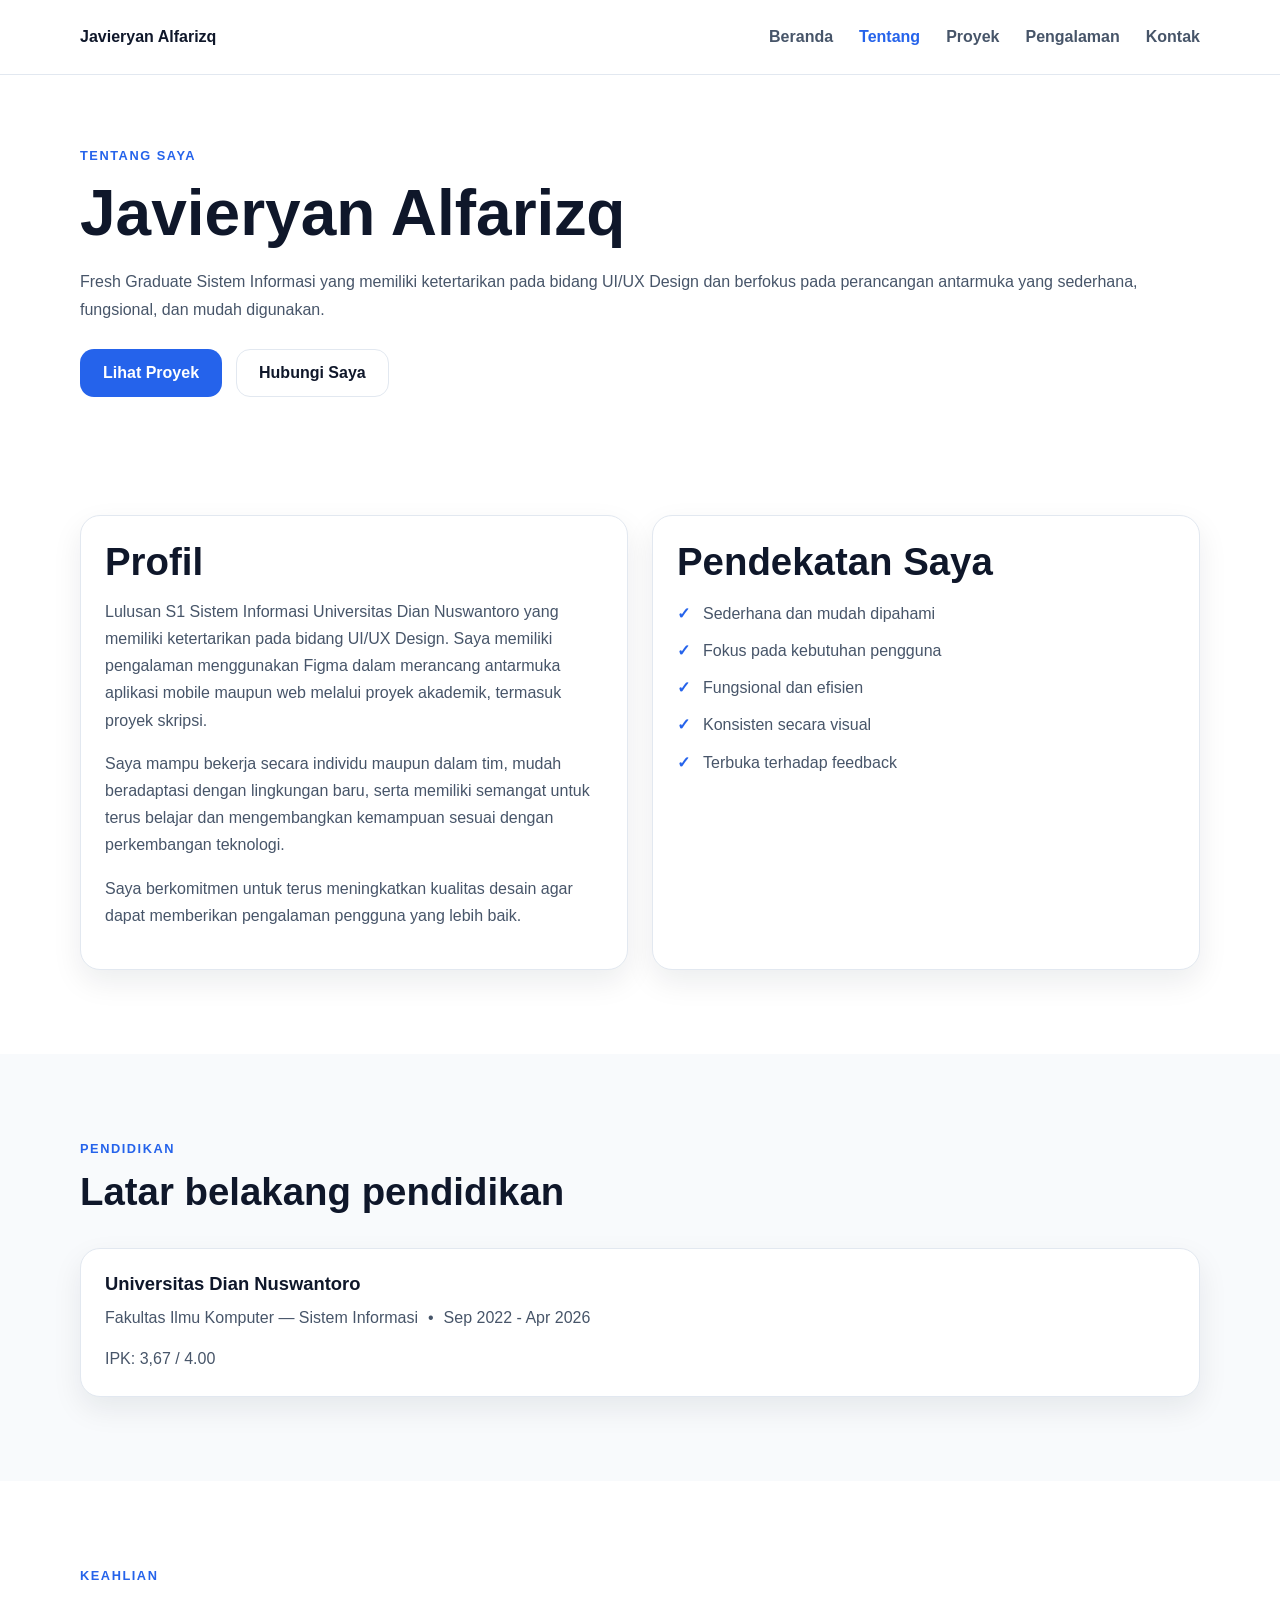
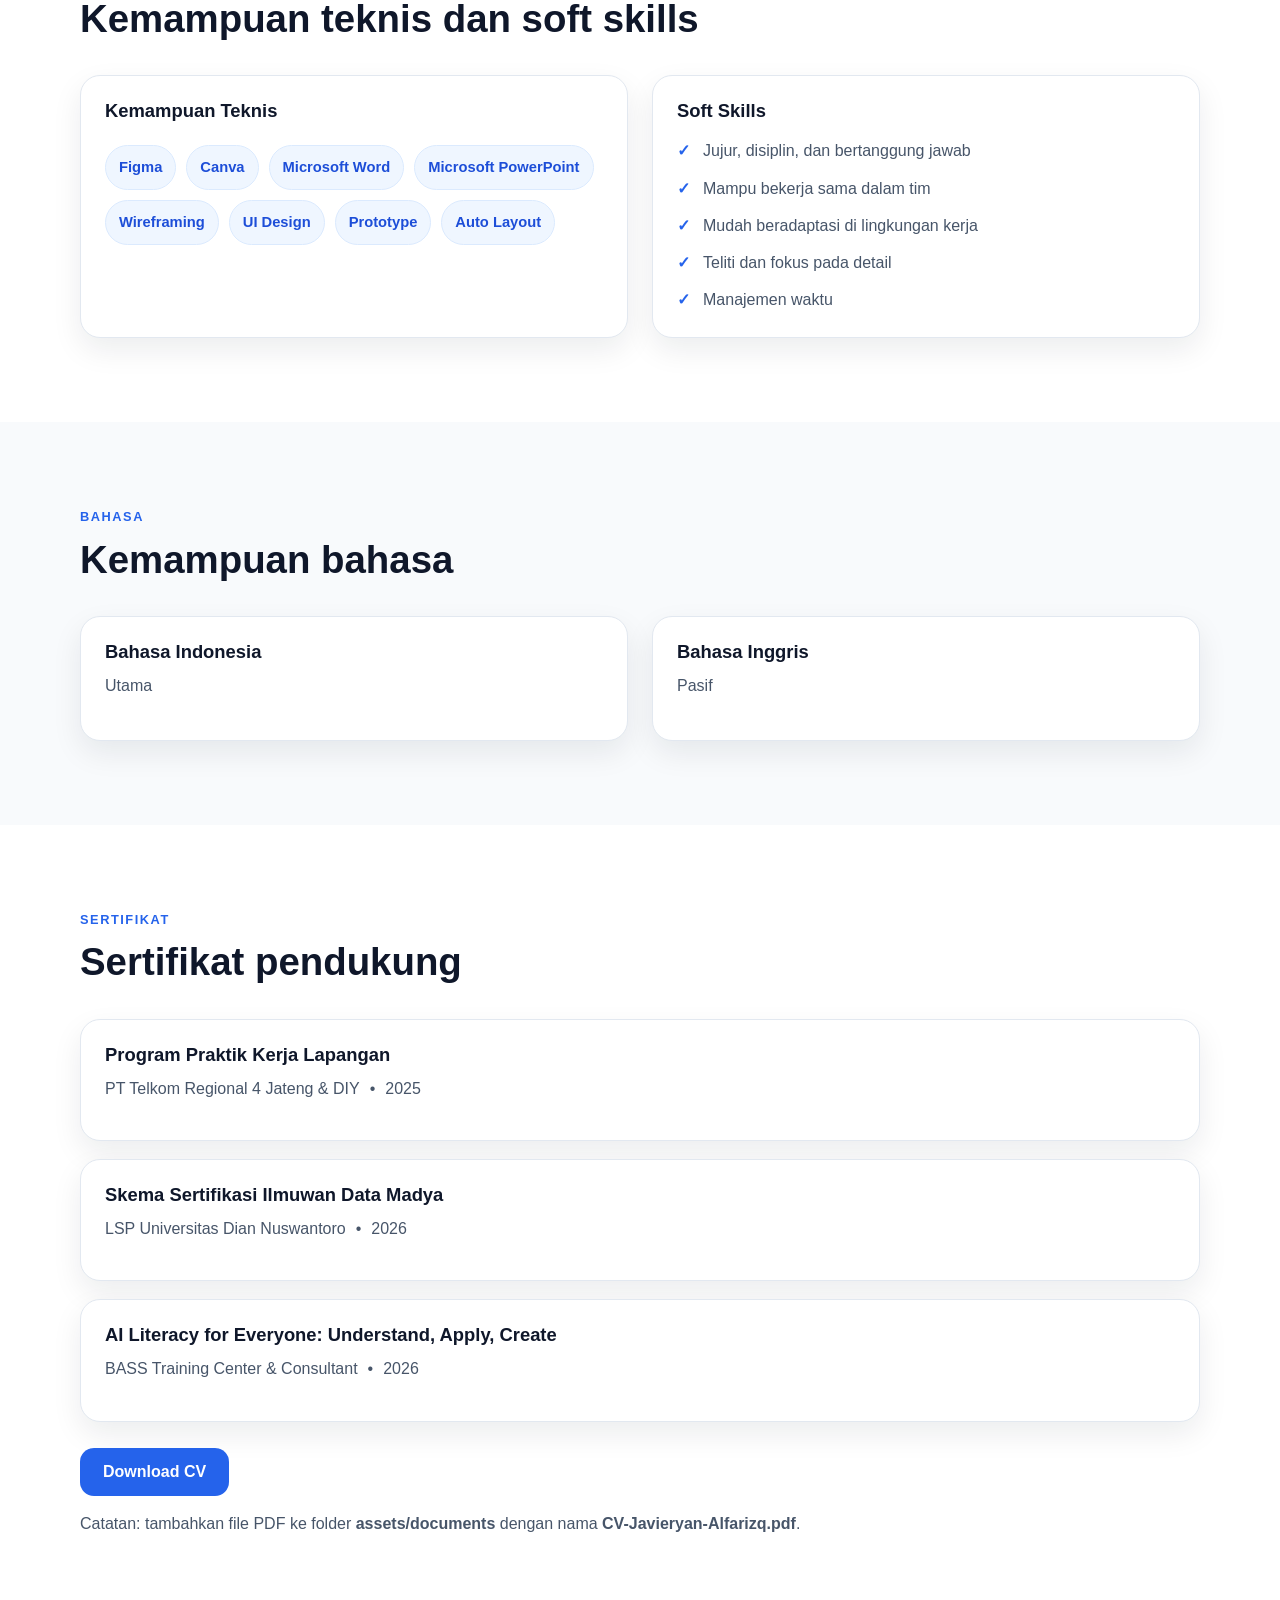
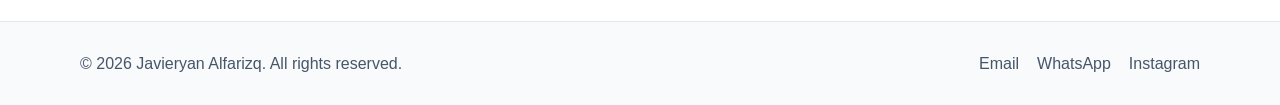
==== about.html @ 16094258 "first commit" ====
<!DOCTYPE html>
<html lang="id">
<head>
  <meta charset="UTF-8" />
  <meta name="viewport" content="width=device-width, initial-scale=1.0" />

  <title>Tentang Saya — Javieryan Alfarizq</title>

  <meta
    name="description"
    content="Tentang Javieryan Alfarizq, Fresh Graduate Sistem Informasi yang berfokus pada UI/UX Design."
  />

  <link rel="icon" href="favicon.svg" type="image/svg+xml" />
  <link rel="stylesheet" href="css/style.css" />
  <script src="js/main.js" defer></script>
</head>
<body>

  <!-- Header -->
  <header class="header">
    <div class="container nav">
      <a class="brand" href="index.html">Javieryan Alfarizq</a>

      <button
        id="menu-toggle"
        class="menu-toggle"
        aria-label="Buka menu"
        aria-expanded="false"
      >
        ☰
      </button>

      <nav aria-label="Navigasi utama">
        <ul id="nav-links" class="nav-links">
          <li><a class="nav-link" href="index.html">Beranda</a></li>
          <li><a class="nav-link active" aria-current="page" href="about.html">Tentang</a></li>
          <li><a class="nav-link" href="projects.html">Proyek</a></li>
          <li><a class="nav-link" href="experience.html">Pengalaman</a></li>
          <li><a class="nav-link" href="contact.html">Kontak</a></li>
        </ul>
      </nav>
    </div>
  </header>

  <main>

    <!-- Page Hero -->
    <section class="detail-hero reveal">
      <div class="container">
        <p class="eyebrow">Tentang Saya</p>
        <h1>Javieryan Alfarizq</h1>
        <p class="lead">
          Fresh Graduate Sistem Informasi yang memiliki ketertarikan pada bidang
          UI/UX Design dan berfokus pada perancangan antarmuka yang sederhana,
          fungsional, dan mudah digunakan.
        </p>

        <div class="btn-row">
          <a class="btn btn-primary" href="projects.html">Lihat Proyek</a>
          <a class="btn btn-secondary" href="contact.html">Hubungi Saya</a>
        </div>
      </div>
    </section>

    <!-- Tentang Lengkap -->
    <section class="section reveal">
      <div class="container">
        <div class="grid-2">
          <article class="card">
            <div class="card-body">
              <h2>Profil</h2>
              <p>
                Lulusan S1 Sistem Informasi Universitas Dian Nuswantoro yang
                memiliki ketertarikan pada bidang UI/UX Design. Saya memiliki
                pengalaman menggunakan Figma dalam merancang antarmuka aplikasi
                mobile maupun web melalui proyek akademik, termasuk proyek
                skripsi.
              </p>
              <p>
                Saya mampu bekerja secara individu maupun dalam tim, mudah
                beradaptasi dengan lingkungan baru, serta memiliki semangat untuk
                terus belajar dan mengembangkan kemampuan sesuai dengan
                perkembangan teknologi.
              </p>
              <p>
                Saya berkomitmen untuk terus meningkatkan kualitas desain agar
                dapat memberikan pengalaman pengguna yang lebih baik.
              </p>
            </div>
          </article>

          <article class="card">
            <div class="card-body">
              <h2>Pendekatan Saya</h2>
              <ul class="list-check">
                <li>Sederhana dan mudah dipahami</li>
                <li>Fokus pada kebutuhan pengguna</li>
                <li>Fungsional dan efisien</li>
                <li>Konsisten secara visual</li>
                <li>Terbuka terhadap feedback</li>
              </ul>
            </div>
          </article>
        </div>
      </div>
    </section>

    <!-- Pendidikan -->
    <section class="section alt reveal">
      <div class="container">
        <div class="section-head">
          <p class="eyebrow">Pendidikan</p>
          <h2>Latar belakang pendidikan</h2>
        </div>

        <article class="timeline-item">
          <h3>Universitas Dian Nuswantoro</h3>
          <div class="timeline-meta">
            <span>Fakultas Ilmu Komputer — Sistem Informasi</span>
            <span>•</span>
            <span>Sep 2022 - Apr 2026</span>
          </div>
          <p>
            IPK: 3,67 / 4.00
          </p>
        </article>
      </div>
    </section>

    <!-- Keahlian -->
    <section class="section reveal">
      <div class="container">
        <div class="section-head">
          <p class="eyebrow">Keahlian</p>
          <h2>Kemampuan teknis dan soft skills</h2>
        </div>

        <div class="grid-2">
          <article class="card">
            <div class="card-body">
              <h3>Kemampuan Teknis</h3>
              <div class="badges">
                <span class="badge">Figma</span>
                <span class="badge">Canva</span>
                <span class="badge">Microsoft Word</span>
                <span class="badge">Microsoft PowerPoint</span>
                <span class="badge">Wireframing</span>
                <span class="badge">UI Design</span>
                <span class="badge">Prototype</span>
                <span class="badge">Auto Layout</span>
              </div>
            </div>
          </article>

          <article class="card">
            <div class="card-body">
              <h3>Soft Skills</h3>
              <ul class="list-check">
                <li>Jujur, disiplin, dan bertanggung jawab</li>
                <li>Mampu bekerja sama dalam tim</li>
                <li>Mudah beradaptasi di lingkungan kerja</li>
                <li>Teliti dan fokus pada detail</li>
                <li>Manajemen waktu</li>
              </ul>
            </div>
          </article>
        </div>
      </div>
    </section>

    <!-- Bahasa -->
    <section class="section alt reveal">
      <div class="container">
        <div class="section-head">
          <p class="eyebrow">Bahasa</p>
          <h2>Kemampuan bahasa</h2>
        </div>

        <div class="grid-2">
          <article class="card">
            <div class="card-body">
              <h3>Bahasa Indonesia</h3>
              <p>Utama</p>
            </div>
          </article>

          <article class="card">
            <div class="card-body">
              <h3>Bahasa Inggris</h3>
              <p>Pasif</p>
            </div>
          </article>
        </div>
      </div>
    </section>

    <!-- Sertifikat -->
    <section class="section reveal">
      <div class="container">
        <div class="section-head">
          <p class="eyebrow">Sertifikat</p>
          <h2>Sertifikat pendukung</h2>
        </div>

        <div class="timeline">
          <article class="timeline-item">
            <h3>Program Praktik Kerja Lapangan</h3>
            <div class="timeline-meta">
              <span>PT Telkom Regional 4 Jateng & DIY</span>
              <span>•</span>
              <span>2025</span>
            </div>
          </article>

          <article class="timeline-item">
            <h3>Skema Sertifikasi Ilmuwan Data Madya</h3>
            <div class="timeline-meta">
              <span>LSP Universitas Dian Nuswantoro</span>
              <span>•</span>
              <span>2026</span>
            </div>
          </article>

          <article class="timeline-item">
            <h3>AI Literacy for Everyone: Understand, Apply, Create</h3>
            <div class="timeline-meta">
              <span>BASS Training Center & Consultant</span>
              <span>•</span>
              <span>2026</span>
            </div>
          </article>
        </div>

        <div class="btn-row">
          <a class="btn btn-primary" href="assets/documents/CV-Javieryan-Alfarizq.pdf" target="_blank" rel="noopener">
            Download CV
          </a>
        </div>

        <p class="muted" style="margin-top: 14px;">
          Catatan: tambahkan file PDF ke folder <strong>assets/documents</strong> dengan nama
          <strong>CV-Javieryan-Alfarizq.pdf</strong>.
        </p>
      </div>
    </section>

  </main>

  <!-- Footer -->
  <footer class="footer">
    <div class="container footer-inner">
      <p>© <span id="year"></span> Javieryan Alfarizq. All rights reserved.</p>

      <div class="footer-links">
        <a href="mailto:javierralfarizq@gmail.com">Email</a>
        <a href="https://wa.me/6285755788199" target="_blank" rel="noopener">
          WhatsApp
        </a>
        <a href="https://instagram.com/javierralfarizq" target="_blank" rel="noopener">
          Instagram
        </a>
      </div>
    </div>
  </footer>

</body>
</html>
---- css/style.css ----
/* =========================================
   PORTFOLIO JAVIERYAN ALFARIZQ
   Static Multipage Portfolio
========================================= */

:root {
  --bg: #ffffff;
  --surface: #f8fafc;
  --text: #0f172a;
  --muted: #475569;
  --border: #e2e8f0;
  --primary: #2563eb;
  --primary-dark: #1d4ed8;
  --primary-light: #eff6ff;
  --white: #ffffff;
  --shadow: 0 12px 30px rgba(15, 23, 42, 0.08);
  --radius: 20px;
}

* {
  margin: 0;
  padding: 0;
  box-sizing: border-box;
}

html {
  scroll-behavior: smooth;
}

body {
  font-family: "Segoe UI", Arial, Helvetica, sans-serif;
  background: var(--bg);
  color: var(--text);
  line-height: 1.7;
}

img {
  max-width: 100%;
  display: block;
}

a {
  text-decoration: none;
  color: inherit;
}

ul {
  list-style: none;
}

.container {
  width: min(1120px, 92%);
  margin-inline: auto;
}

.section {
  padding: 84px 0;
  scroll-margin-top: 95px;
}

.section.alt {
  background: var(--surface);
}

.section-head {
  max-width: 760px;
  margin-bottom: 34px;
}

.eyebrow {
  color: var(--primary);
  font-weight: 800;
  text-transform: uppercase;
  letter-spacing: 0.12em;
  font-size: 0.8rem;
  margin-bottom: 10px;
}

h1,
h2,
h3 {
  line-height: 1.15;
}

h1 {
  font-size: clamp(2.3rem, 5vw, 4.2rem);
  margin-bottom: 18px;
}

h2 {
  font-size: clamp(1.8rem, 3vw, 2.6rem);
  margin-bottom: 14px;
}

h3 {
  font-size: 1.15rem;
  margin-bottom: 10px;
}

p {
  color: var(--muted);
}

.muted {
  color: var(--muted);
}

/* Header */
.header {
  position: sticky;
  top: 0;
  z-index: 1000;
  background: rgba(255, 255, 255, 0.92);
  backdrop-filter: blur(12px);
  border-bottom: 1px solid var(--border);
}

.nav {
  display: flex;
  align-items: center;
  justify-content: space-between;
  min-height: 74px;
  position: relative;
}

.brand {
  font-weight: 800;
  font-size: 1rem;
}

.nav-links {
  display: flex;
  align-items: center;
  gap: 26px;
}

.nav-link {
  color: var(--muted);
  font-weight: 600;
}

.nav-link:hover,
.nav-link.active {
  color: var(--text);
}

.nav-link.active {
  color: var(--primary);
}

.menu-toggle {
  display: none;
  background: var(--white);
  border: 1px solid var(--border);
  border-radius: 10px;
  width: 44px;
  height: 44px;
  font-size: 1.2rem;
  cursor: pointer;
}

/* Hero */
.hero {
  padding: 96px 0 84px;
  background: linear-gradient(180deg, #f8fbff 0%, #ffffff 100%);
  border-bottom: 1px solid var(--border);
}

.hero-inner {
  max-width: 820px;
}

/* Hero 2 kolom dengan foto di kanan */
.hero-grid {
  display: grid;
  grid-template-columns: 1.15fr 0.85fr;
  gap: 48px;
  align-items: center;
}

.hero-photo {
  display: flex;
  justify-content: flex-end;
}

.hero-photo img {
  width: 100%;
  max-width: 380px;
  aspect-ratio: 4 / 5;
  object-fit: cover;
  border-radius: 24px;
  border: 1px solid var(--border);
  box-shadow: var(--shadow);
  background: #e2e8f0;
}

.hero .lead {
  font-size: 1.12rem;
  max-width: 760px;
  margin-bottom: 26px;
}

.btn-row {
  display: flex;
  flex-wrap: wrap;
  gap: 14px;
  margin-top: 26px;
}

.btn {
  display: inline-flex;
  align-items: center;
  justify-content: center;
  min-height: 48px;
  padding: 0 22px;
  border-radius: 14px;
  font-weight: 700;
  transition: 0.2s ease;
  border: 1px solid transparent;
}

.btn-primary {
  background: var(--primary);
  color: var(--white);
}

.btn-primary:hover {
  background: var(--primary-dark);
}

.btn-secondary {
  border-color: var(--border);
  background: var(--white);
  color: var(--text);
}

.btn-secondary:hover {
  border-color: #cbd5e1;
}

.badges {
  display: flex;
  flex-wrap: wrap;
  gap: 10px;
  margin-top: 24px;
}

.badge {
  padding: 9px 13px;
  border-radius: 999px;
  background: var(--primary-light);
  color: var(--primary-dark);
  border: 1px solid #dbeafe;
  font-size: 0.92rem;
  font-weight: 600;
}

/* Grid */
.grid-2 {
  display: grid;
  grid-template-columns: repeat(2, minmax(0, 1fr));
  gap: 24px;
}

.grid-3 {
  display: grid;
  grid-template-columns: repeat(3, minmax(0, 1fr));
  gap: 24px;
}

/* Card */
.card {
  background: var(--white);
  border: 1px solid var(--border);
  border-radius: var(--radius);
  box-shadow: var(--shadow);
  overflow: hidden;
}

.card-body {
  padding: 24px;
}

.card-body p {
  margin-bottom: 16px;
}

.project-thumb {
  aspect-ratio: 16 / 9;
  object-fit: cover;
  width: 100%;
  background: #e2e8f0;
}

.link-arrow {
  color: var(--primary);
  font-weight: 700;
}

.skill-card {
  padding: 22px;
}

/* Timeline */
.timeline {
  display: grid;
  gap: 18px;
}

.timeline-item {
  padding: 24px;
  border: 1px solid var(--border);
  border-radius: 20px;
  background: var(--white);
  box-shadow: var(--shadow);
}

.timeline-meta {
  display: flex;
  flex-wrap: wrap;
  gap: 10px;
  color: var(--muted);
  margin: 10px 0 14px;
}

.list-check {
  display: grid;
  gap: 10px;
  margin-top: 16px;
}

.list-check li {
  position: relative;
  padding-left: 26px;
  color: var(--muted);
}

.list-check li::before {
  content: "✓";
  position: absolute;
  left: 0;
  color: var(--primary);
  font-weight: 800;
}

/* Contact */
.contact-grid {
  display: grid;
  grid-template-columns: repeat(3, minmax(0, 1fr));
  gap: 24px;
}

.contact-card h3 {
  margin-bottom: 8px;
}

.contact-card p {
  margin-bottom: 12px;
}

.contact-card a {
  color: var(--primary);
  font-weight: 700;
  word-break: break-all;
}

/* Footer */
.footer {
  padding: 28px 0;
  border-top: 1px solid var(--border);
  background: var(--surface);
}

.footer-inner {
  display: flex;
  align-items: center;
  justify-content: space-between;
  gap: 16px;
  flex-wrap: wrap;
}

.footer-links {
  display: flex;
  gap: 18px;
  flex-wrap: wrap;
}

.footer-links a {
  color: var(--muted);
}

.footer-links a:hover {
  color: var(--primary);
}

/* Detail Project */
.breadcrumb {
  color: var(--muted);
  margin-bottom: 18px;
}

.breadcrumb a {
  color: var(--primary);
}

.detail-hero {
  padding: 70px 0 34px;
}

.detail-meta {
  display: grid;
  grid-template-columns: repeat(4, minmax(0, 1fr));
  gap: 16px;
  margin-top: 28px;
}

.meta-box {
  padding: 18px;
  border: 1px solid var(--border);
  border-radius: 18px;
  background: var(--white);
}

.meta-box span {
  display: block;
  color: var(--muted);
  font-size: 0.92rem;
  margin-bottom: 6px;
}

.meta-box strong {
  font-size: 0.98rem;
}

.detail-content {
  display: grid;
  gap: 18px;
  margin-top: 20px;
}

.media-stack {
  display: grid;
  gap: 18px;
  margin-top: 24px;
}

.media-stack img {
  border-radius: 20px;
  border: 1px solid var(--border);
}

.project-nav {
  display: flex;
  justify-content: space-between;
  gap: 16px;
  margin-top: 36px;
  flex-wrap: wrap;
}

/* Reveal Animation */
.js .reveal {
  opacity: 0;
  transform: translateY(18px);
  transition: opacity 0.5s ease, transform 0.5s ease;
}

.js .reveal.visible {
  opacity: 1;
  transform: translateY(0);
}

/* Responsive */
@media (max-width: 900px) {
  .grid-3,
  .grid-2,
  .contact-grid,
  .detail-meta {
    grid-template-columns: 1fr;
  }

    .hero-grid {
    grid-template-columns: 1fr;
    gap: 32px;
  }

  .hero-photo {
    justify-content: center;
    order: -1; /* foto tampil di atas teks; hapus baris ini jika ingin foto di bawah */
  }

  .hero-photo img {
    max-width: 300px;
  }

  .section {
    padding: 68px 0;
  }

  .menu-toggle {
    display: inline-flex;
    align-items: center;
    justify-content: center;
  }

  .nav-links {
    display: none;
    position: absolute;
    top: 74px;
    left: 0;
    width: 100%;
    background: var(--white);
    border-bottom: 1px solid var(--border);
    padding: 18px 4%;
    box-shadow: var(--shadow);
  }

  .nav-links.show {
    display: grid;
    gap: 14px;
  }

  .footer-inner {
    align-items: flex-start;
    flex-direction: column;
  }
}
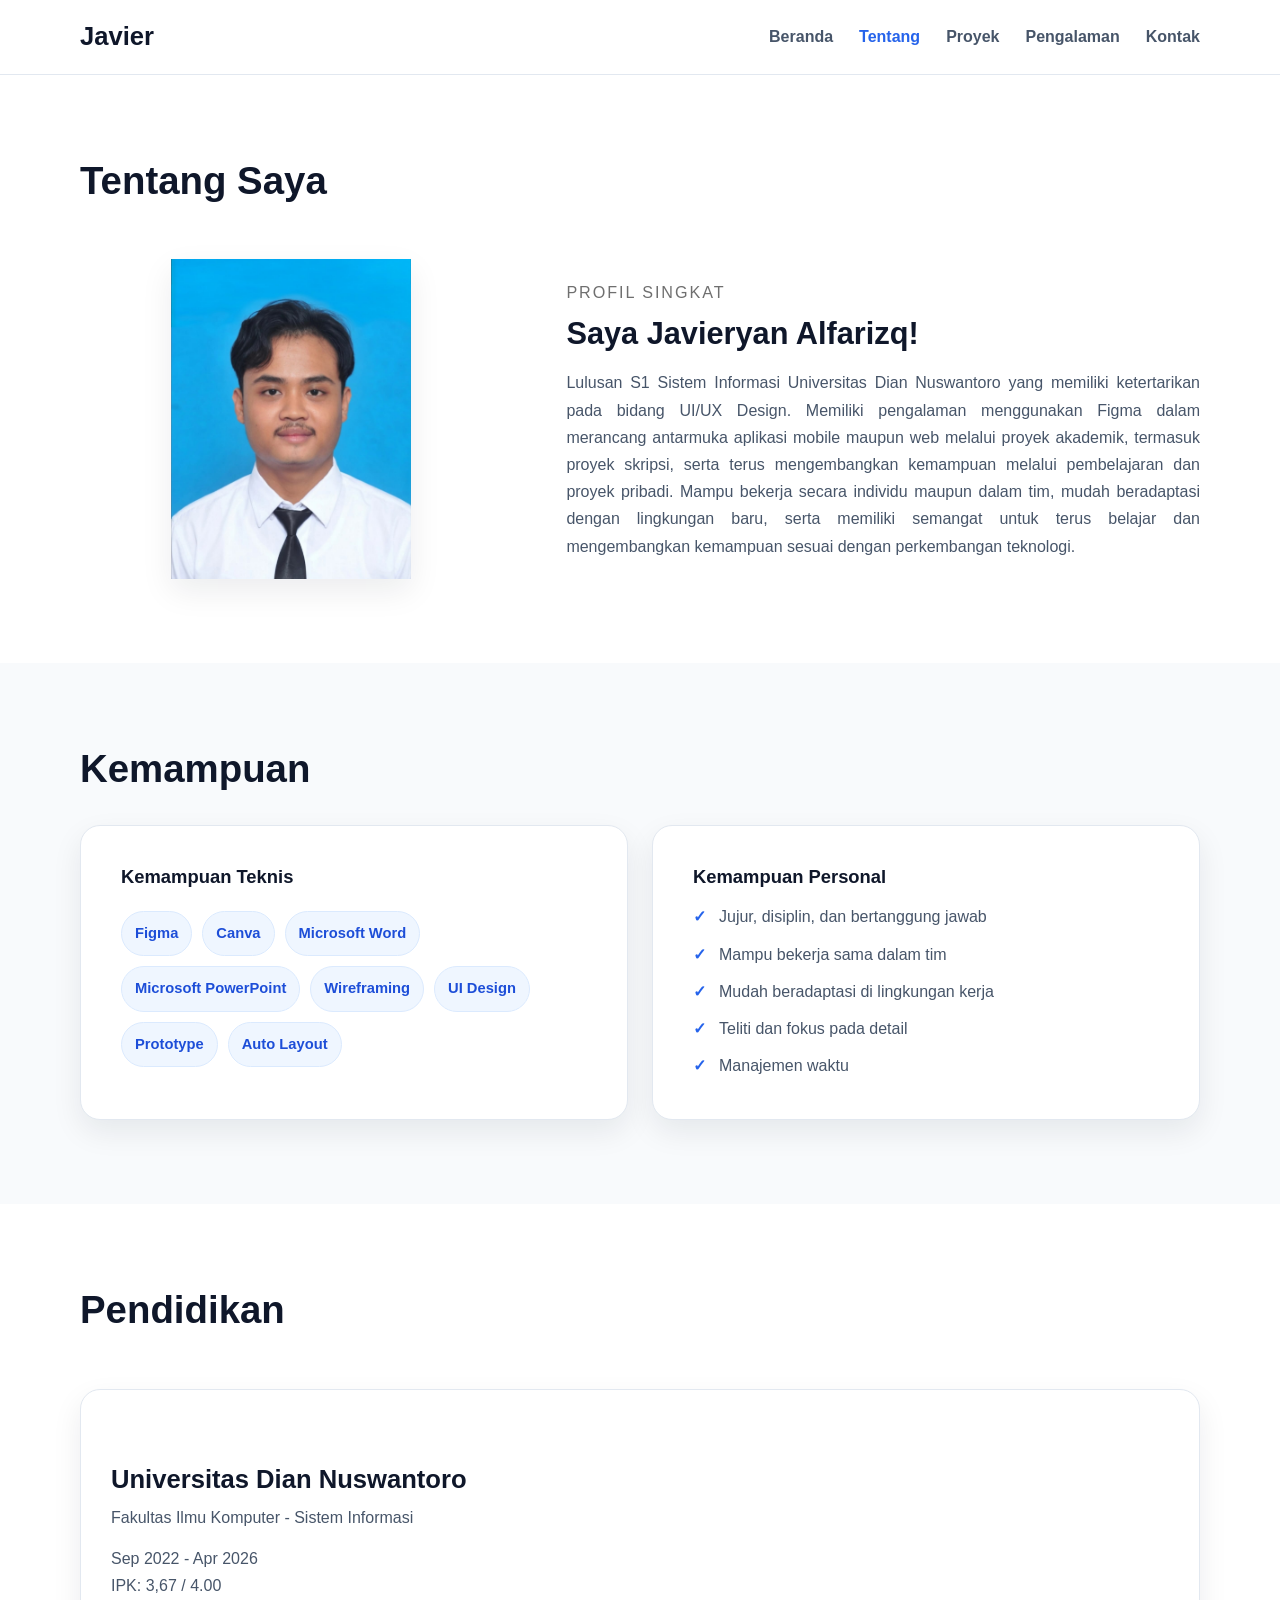
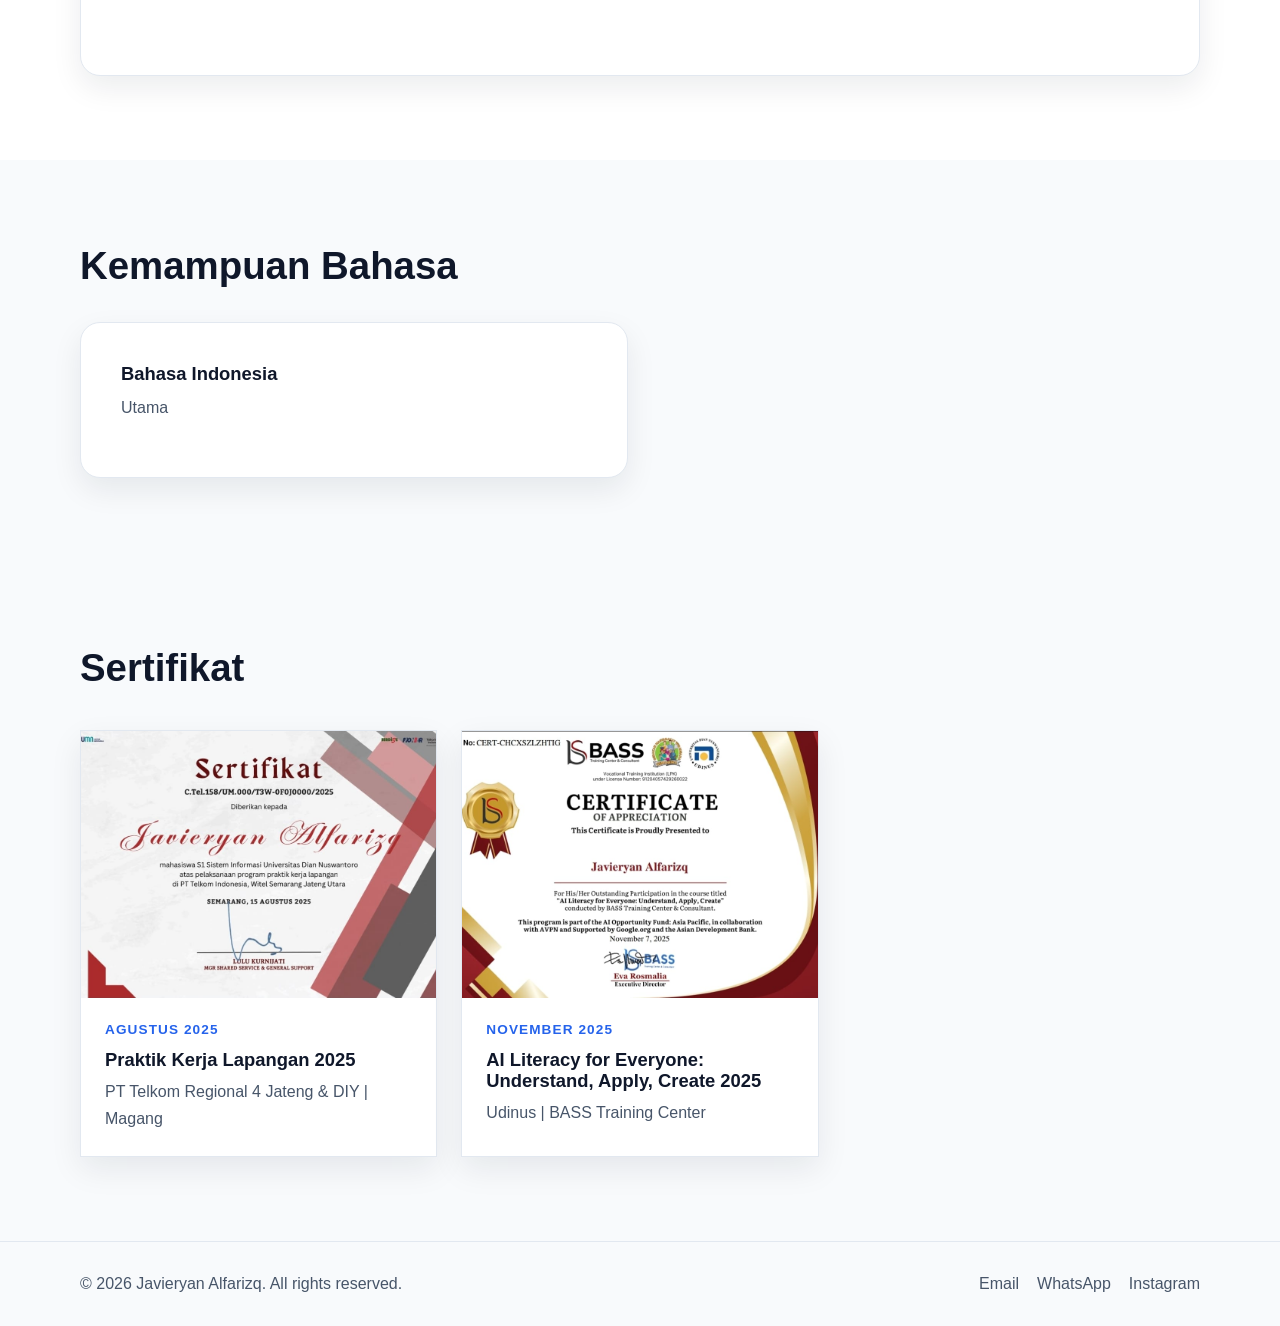
==== commit 799d14c5: "javierportofolio" ====
--- a/about.html
+++ b/about.html
@@ -20,7 +20,7 @@
   <!-- Header -->
   <header class="header">
     <div class="container nav">
-      <a class="brand" href="index.html">Javieryan Alfarizq</a>
+      <a class="brand" href="index.html">Javier</a>
 
       <button
         id="menu-toggle"
@@ -45,95 +45,51 @@
 
   <main>
 
-    <!-- Page Hero -->
-    <section class="detail-hero reveal">
-      <div class="container">
-        <p class="eyebrow">Tentang Saya</p>
-        <h1>Javieryan Alfarizq</h1>
-        <p class="lead">
-          Fresh Graduate Sistem Informasi yang memiliki ketertarikan pada bidang
-          UI/UX Design dan berfokus pada perancangan antarmuka yang sederhana,
-          fungsional, dan mudah digunakan.
-        </p>
-
-        <div class="btn-row">
-          <a class="btn btn-primary" href="projects.html">Lihat Proyek</a>
-          <a class="btn btn-secondary" href="contact.html">Hubungi Saya</a>
-        </div>
-      </div>
-    </section>
-
-    <!-- Tentang Lengkap -->
+        <!-- Tentang Saya -->
     <section class="section reveal">
       <div class="container">
-        <div class="grid-2">
-          <article class="card">
-            <div class="card-body">
-              <h2>Profil</h2>
-              <p>
-                Lulusan S1 Sistem Informasi Universitas Dian Nuswantoro yang
-                memiliki ketertarikan pada bidang UI/UX Design. Saya memiliki
-                pengalaman menggunakan Figma dalam merancang antarmuka aplikasi
-                mobile maupun web melalui proyek akademik, termasuk proyek
-                skripsi.
-              </p>
-              <p>
-                Saya mampu bekerja secara individu maupun dalam tim, mudah
-                beradaptasi dengan lingkungan baru, serta memiliki semangat untuk
-                terus belajar dan mengembangkan kemampuan sesuai dengan
-                perkembangan teknologi.
-              </p>
-              <p>
-                Saya berkomitmen untuk terus meningkatkan kualitas desain agar
-                dapat memberikan pengalaman pengguna yang lebih baik.
-              </p>
-            </div>
-          </article>
-
-          <article class="card">
-            <div class="card-body">
-              <h2>Pendekatan Saya</h2>
-              <ul class="list-check">
-                <li>Sederhana dan mudah dipahami</li>
-                <li>Fokus pada kebutuhan pengguna</li>
-                <li>Fungsional dan efisien</li>
-                <li>Konsisten secara visual</li>
-                <li>Terbuka terhadap feedback</li>
-              </ul>
-            </div>
-          </article>
-        </div>
-      </div>
-    </section>
-
-    <!-- Pendidikan -->
+
+        <h2 class="about-title">Tentang Saya</h2>
+
+        <div class="about-grid">
+
+          <!-- Kiri: foto formal -->
+          <div class="about-photo">
+            <img
+              src="assets/images/profile/javierfotobaru.jpeg"
+              alt="Foto formal Javieryan Alfarizq"
+            />
+          </div>
+
+          <!-- Kanan: profil singkat -->
+          <div class="about-text">
+            <p class="eyebrow">Profil Singkat</p>
+
+            <h3 class="about-name">Saya Javieryan Alfarizq!</h3>
+
+            <p class="about-desc">
+              Lulusan S1 Sistem Informasi Universitas Dian Nuswantoro yang memiliki
+              ketertarikan pada bidang UI/UX Design. Memiliki pengalaman menggunakan
+              Figma dalam merancang antarmuka aplikasi mobile maupun web melalui
+              proyek akademik, termasuk proyek skripsi, serta terus mengembangkan
+              kemampuan melalui pembelajaran dan proyek pribadi. Mampu bekerja secara
+              individu maupun dalam tim, mudah beradaptasi dengan lingkungan baru,
+              serta memiliki semangat untuk terus belajar dan mengembangkan kemampuan
+              sesuai dengan perkembangan teknologi.
+            </p>
+          </div>
+
+        </div>
+
+      </div>
+    </section>
+    
+    <!-- Keahlian -->
     <section class="section alt reveal">
       <div class="container">
         <div class="section-head">
-          <p class="eyebrow">Pendidikan</p>
-          <h2>Latar belakang pendidikan</h2>
-        </div>
-
-        <article class="timeline-item">
-          <h3>Universitas Dian Nuswantoro</h3>
-          <div class="timeline-meta">
-            <span>Fakultas Ilmu Komputer — Sistem Informasi</span>
-            <span>•</span>
-            <span>Sep 2022 - Apr 2026</span>
-          </div>
-          <p>
-            IPK: 3,67 / 4.00
-          </p>
-        </article>
-      </div>
-    </section>
-
-    <!-- Keahlian -->
-    <section class="section reveal">
-      <div class="container">
-        <div class="section-head">
-          <p class="eyebrow">Keahlian</p>
-          <h2>Kemampuan teknis dan soft skills</h2>
+          
+          <h2>Kemampuan</h2>
         </div>
 
         <div class="grid-2">
@@ -155,7 +111,7 @@
 
           <article class="card">
             <div class="card-body">
-              <h3>Soft Skills</h3>
+              <h3>Kemampuan Personal</h3>
               <ul class="list-check">
                 <li>Jujur, disiplin, dan bertanggung jawab</li>
                 <li>Mampu bekerja sama dalam tim</li>
@@ -169,12 +125,29 @@
       </div>
     </section>
 
+    <!-- Pendidikan -->
+    <section class="section reveal">
+      <div class="container">
+
+        <h2 class="about-title">Pendidikan</h2>
+
+        <article class="timeline-item">
+  <h3 class="edu-campus">Universitas Dian Nuswantoro</h3>
+  <div class="timeline-meta">
+    Fakultas Ilmu Komputer - Sistem Informasi
+  </div>
+  <p>Sep 2022 - Apr 2026</p>
+  <p>IPK: 3,67 / 4.00</p>
+</article>
+      </div>
+    </section>
+
     <!-- Bahasa -->
     <section class="section alt reveal">
       <div class="container">
         <div class="section-head">
-          <p class="eyebrow">Bahasa</p>
-          <h2>Kemampuan bahasa</h2>
+          
+          <h2>Kemampuan Bahasa</h2>
         </div>
 
         <div class="grid-2">
@@ -184,64 +157,42 @@
               <p>Utama</p>
             </div>
           </article>
-
-          <article class="card">
-            <div class="card-body">
-              <h3>Bahasa Inggris</h3>
-              <p>Pasif</p>
-            </div>
-          </article>
         </div>
       </div>
     </section>
 
     <!-- Sertifikat -->
-    <section class="section reveal">
-      <div class="container">
-        <div class="section-head">
-          <p class="eyebrow">Sertifikat</p>
-          <h2>Sertifikat pendukung</h2>
-        </div>
-
-        <div class="timeline">
-          <article class="timeline-item">
-            <h3>Program Praktik Kerja Lapangan</h3>
-            <div class="timeline-meta">
-              <span>PT Telkom Regional 4 Jateng & DIY</span>
-              <span>•</span>
-              <span>2025</span>
-            </div>
-          </article>
-
-          <article class="timeline-item">
-            <h3>Skema Sertifikasi Ilmuwan Data Madya</h3>
-            <div class="timeline-meta">
-              <span>LSP Universitas Dian Nuswantoro</span>
-              <span>•</span>
-              <span>2026</span>
-            </div>
-          </article>
-
-          <article class="timeline-item">
-            <h3>AI Literacy for Everyone: Understand, Apply, Create</h3>
-            <div class="timeline-meta">
-              <span>BASS Training Center & Consultant</span>
-              <span>•</span>
-              <span>2026</span>
-            </div>
-          </article>
-        </div>
-
-        <div class="btn-row">
-          <a class="btn btn-primary" href="assets/documents/CV-Javieryan-Alfarizq.pdf" target="_blank" rel="noopener">
-            Download CV
-          </a>
-        </div>
-
-        <p class="muted" style="margin-top: 14px;">
-          Catatan: tambahkan file PDF ke folder <strong>assets/documents</strong> dengan nama
-          <strong>CV-Javieryan-Alfarizq.pdf</strong>.
-        </p>
+    <section id="sertifikat" class="section alt reveal">
+      <div class="container">
+
+        <h2 class="cert-title">Sertifikat</h2>
+
+        <div class="cert-grid">
+
+          <article class="cert-card">
+            <div class="cert-media" data-title="Praktik Kerja Lapangan 2025">
+              <img src="assets/images/profile/sertifikattelkom.jpeg" alt="Sertifikat Praktik Kerja Lapangan PT Telkom" />
+            </div>
+            <div class="cert-caption">
+              <p class="cert-date"> Agustus 2025</p>
+              <h3>Praktik Kerja Lapangan 2025</h3>
+              <p class="cert-meta">PT Telkom Regional 4 Jateng & DIY | Magang</p>
+            </div>
+          </article>
+
+          <article class="cert-card">
+            <div class="cert-media" data-title="AI Literacy for Everyone: Understand, Apply, Create 2025">
+              <img src="assets/images/profile/sertifikatudinus.jpeg" alt="AI Literacy for Everyone: Understand, Apply, Create 2025" />
+            </div>
+            <div class="cert-caption">
+              <p class="cert-date">November 2025</p>
+              <h3>AI Literacy for Everyone: Understand, Apply, Create 2025</h3>
+              <p class="cert-meta">Udinus | BASS Training Center</p>
+            </div>
+          </article>
+
+        </div>
+
       </div>
     </section>
 
@@ -264,5 +215,14 @@
     </div>
   </footer>
 
+<!-- Modal Lightbox Sertifikat -->
+  <div class="cert-modal" id="cert-modal" aria-hidden="true">
+    <div class="cert-modal-box">
+      <button class="cert-modal-close" id="cert-modal-close" aria-label="Tutup">✕</button>
+      <img id="cert-modal-img" src="" alt="Sertifikat" />
+      <p id="cert-modal-title"></p>
+    </div>
+  </div>
+
 </body>
 </html>
--- a/css/style.css
+++ b/css/style.css
@@ -68,11 +68,11 @@
 }
 
 .eyebrow {
-  color: var(--primary);
-  font-weight: 800;
+  color: #6f6f6f;
+  font-weight: 400;
   text-transform: uppercase;
   letter-spacing: 0.12em;
-  font-size: 0.8rem;
+  font-size: 1.01rem;
   margin-bottom: 10px;
 }
 
@@ -103,6 +103,131 @@
 
 .muted {
   color: var(--muted);
+}
+
+/* ===== SERTIFIKAT (BERANDA) ===== */
+.cert-title {
+  margin-bottom: 40px;
+}
+
+.cert-grid {
+  display: grid;
+  grid-template-columns: repeat(3, minmax(0, 1fr));
+  gap: 24px;
+}
+
+.cert-card {
+  background: var(--white);
+  border: 1px solid var(--border);
+  box-shadow: var(--shadow);
+}
+
+.cert-media {
+  overflow: hidden;
+  cursor: pointer;
+  aspect-ratio: 4 / 3;
+  background: #e2e8f0;
+}
+
+.cert-media img {
+  width: 100%;
+  height: 100%;
+  object-fit: cover;
+  transition: transform 0.45s ease;
+}
+
+.edu-campus {
+  font-size: 1.6rem;
+}
+
+/* rapatkan konten ke judul halaman */
+.detail-hero + .proj-detail,
+.detail-hero + .section {
+  padding-top: 24px;
+}
+
+/* hilangkan margin ekstra kotak info di halaman pengalaman */
+.xp-wrap .detail-meta {
+  margin-top: 0;
+}
+
+/* hover: zoom seperti pengalaman & proyek */
+.cert-media:hover img {
+  transform: scale(1.06);
+}
+
+.cert-caption {
+  padding: 20px 24px 24px;
+}
+
+.cert-date {
+  color: var(--primary);
+  font-weight: 800;
+  text-transform: uppercase;
+  letter-spacing: 0.08em;
+  font-size: 0.85rem;
+  margin-bottom: 8px;
+}
+
+.cert-caption h3 {
+  font-size: 1.15rem;
+  margin-bottom: 8px;
+}
+
+.cert-meta {
+  color: var(--muted);
+}
+
+/* ===== MODAL / LIGHTBOX ===== */
+.cert-modal {
+  position: fixed;
+  inset: 0;
+  background: rgba(15, 23, 42, 0.78);
+  display: none;
+  align-items: center;
+  justify-content: center;
+  padding: 24px;
+  z-index: 2000;
+}
+
+.cert-modal.open {
+  display: flex;
+}
+
+.cert-modal-box {
+  position: relative;
+  background: #ffffff;
+  padding: 24px;
+  max-width: 960px;
+  width: 100%;
+  max-height: 90vh;
+  overflow: auto;
+}
+
+.cert-modal-box img {
+  width: 100%;
+  height: auto;
+  display: block;
+}
+
+.cert-modal-box p {
+  margin-top: 14px;
+  font-weight: 700;
+  color: var(--text);
+}
+
+.cert-modal-close {
+  position: absolute;
+  top: 12px;
+  right: 12px;
+  width: 44px;
+  height: 44px;
+  background: #111827;
+  color: #ffffff;
+  border: none;
+  cursor: pointer;
+  font-size: 1.1rem;
+  z-index: 1;
 }
 
 /* Header */
@@ -124,8 +249,8 @@
 }
 
 .brand {
-  font-weight: 800;
-  font-size: 1rem;
+  font-weight: 700;
+  font-size: clamp(1rem, 2vw, 4rem);
 }
 
 .nav-links {
@@ -159,39 +284,109 @@
   cursor: pointer;
 }
 
-/* Hero */
+.edu-text p {
+  margin-bottom: 6px;
+}
+
+.edu-photo {
+  display: flex;
+  justify-content: flex-end;
+}
+
+.edu-photo img {
+  width: 100%;
+  max-width: 280px;
+  height: auto;
+  object-fit: contain;
+}
+
+/* ===== HERO ===== */
 .hero {
-  padding: 96px 0 84px;
-  background: linear-gradient(180deg, #f8fbff 0%, #ffffff 100%);
+  background: linear-gradient(180deg, #ffffff 0%, #ffffff 100%);
   border-bottom: 1px solid var(--border);
 }
 
+.hero-grid {
+  display: grid;
+  grid-template-columns: minmax(0, 1fr) clamp(300px, 36%, 540px);
+  align-items: stretch;
+  min-height: 640px;
+}
+
+.hero-left {
+  display: flex;
+  align-items: center;
+  padding: 72px 32px 72px max(4%, calc((100% - 1120px) / 2));
+}
+
 .hero-inner {
-  max-width: 820px;
-}
-
-/* Hero 2 kolom dengan foto di kanan */
-.hero-grid {
-  display: grid;
-  grid-template-columns: 1.15fr 0.85fr;
-  gap: 48px;
+  max-width: 720px;
+}
+
+.hero-role {
+  font-size: clamp(1.15rem, 2vw, 1.5rem);
+  font-weight: 700;
+  color: var(--text);
+  margin-bottom: 18px;
+}
+
+/* ===== TENTANG (BERANDA) ===== */
+.about-title {
+  margin-bottom: 56px;
+}
+
+.about-grid {
+  display: grid;
+  grid-template-columns: minmax(0, 1fr) minmax(0, 1.5fr);
+  gap: 64px;
   align-items: center;
 }
 
-.hero-photo {
-  display: flex;
-  justify-content: flex-end;
-}
-
-.hero-photo img {
+.about-photo {
+  display: flex;
+  justify-content: center;
+}
+
+.about-photo img {
   width: 100%;
-  max-width: 380px;
-  aspect-ratio: 4 / 5;
+  max-width: 240px;
+  aspect-ratio: 3 / 4;
   object-fit: cover;
-  border-radius: 24px;
-  border: 1px solid var(--border);
+  border-radius: 0px;
   box-shadow: var(--shadow);
   background: #e2e8f0;
+}
+
+.about-name {
+  font-size: clamp(1.5rem, 2.4vw, 2rem);
+  margin-bottom: 18px;
+}
+
+.about-desc {
+  text-align: justify;
+}
+
+/* Kotak background + foto di pojok kanan */
+.hero-photo {
+  position: relative;
+  overflow: hidden;
+  margin: 1px 1px 1px 0;
+  border: 1px solid var(--border);
+  background: linear-gradient(180deg, #fafafa 0%, #fafafa 100%);
+  box-shadow: var(--shadow);
+  min-height: 550px;
+}
+
+.hero-photo img {
+  position: absolute;
+  inset: 0;
+  width: 100%;
+  height: 100%;
+  object-fit: contain;
+  object-position: center bottom;
+  transform: scale(1.15);
+  transform-origin: center bottom;
+  opacity: 0.70;
 }
 
 .hero .lead {
@@ -255,6 +450,146 @@
   font-weight: 600;
 }
 
+/* ===== PENGALAMAN (BERANDA) ===== */
+.exp-title {
+  margin-bottom: 40px;
+}
+
+.exp-grid {
+  display: grid;
+  grid-template-columns: repeat(3, minmax(0, 1fr));
+  gap: 24px;
+}
+
+.exp-media {
+  position: relative;
+  overflow: hidden;
+  border-radius: 8px;
+  aspect-ratio: 1 / 1;
+  background: #e2e8f0;
+}
+
+.exp-media img {
+  width: 100%;
+  height: 100%;
+  object-fit: cover;
+  transition: transform 0.45s ease;
+}
+
+.exp-media:hover img {
+  transform: scale(1.06);
+}
+
+.exp-overlay {
+  position: absolute;
+  inset: 0;
+  display: flex;
+  flex-direction: column;
+  justify-content: flex-end;
+  padding: 22px;
+  background: linear-gradient(
+    180deg,
+    rgba(15, 23, 42, 0) 35%,
+    rgba(15, 23, 42, 0.78) 100%
+  );
+  opacity: 0;
+  transition: opacity 0.3s ease;
+}
+
+.exp-media:hover .exp-overlay {
+  opacity: 1;
+}
+
+.exp-overlay h3 {
+  color: #ffffff;
+  font-size: 1.25rem;
+  margin-bottom: 6px;
+}
+
+.exp-overlay p {
+  color: #e2e8f0;
+  font-size: 0.95rem;
+}
+
+.exp-caption {
+  margin-top: 28px;
+}
+
+.exp-caption h3 {
+  font-size: 1.1rem;
+  margin-bottom: 6px;
+}
+
+.exp-caption p {
+  margin-bottom: 10px;
+}
+
+/* ===== DETAIL PROYEK (HALAMAN PROYEK) ===== */
+.proj-detail {
+  scroll-margin-top: 90px;
+}
+
+.proj-info .list-check {
+  margin-top: 12px;
+  margin-bottom: 20px;
+}
+
+.proj-info .badges {
+  margin-bottom: 26px;
+}
+
+.proj-detail h2 {
+  font-size: clamp(1.4rem, 2.2vw, 1.9rem);
+  margin-bottom: 28px;
+}
+
+.proj-body {
+  display: grid;
+  grid-template-columns: minmax(0, 1.15fr) minmax(0, 0.85fr);
+  gap: 36px 44px;
+  align-items: start;
+}
+
+.proj-body > .proj-media,
+.proj-body > .proj-fitur {
+  grid-column: 1;
+}
+
+.proj-body > .proj-desc,
+.proj-body > .proj-side {
+  grid-column: 2;
+}
+
+.proj-fitur h3 {
+  margin-bottom: 12px;
+}
+
+.proj-side .badges {
+  margin: 0 0 24px;
+}
+
+.proj-side {
+  margin-left: -200px;
+  position: relative;
+  z-index: 2;
+}
+
+.proj-media {
+  border-radius: var(--radius);
+  overflow: hidden;
+  border: 1px solid var(--border);
+  box-shadow: var(--shadow);
+}
+
+.proj-media img {
+  width: 100%;
+  display: block;
+}
+
+.proj-desc {
+  margin-bottom: 22px;
+}
+
 /* Grid */
 .grid-2 {
   display: grid;
@@ -278,7 +613,7 @@
 }
 
 .card-body {
-  padding: 24px;
+  padding: 40px;
 }
 
 .card-body p {
@@ -290,6 +625,105 @@
   object-fit: cover;
   width: 100%;
   background: #e2e8f0;
+  transition: transform 0.45s ease;
+}
+
+/* ===== GALERI PENGALAMAN (3 SEJAJAR x 2 BARIS) ===== */
+.xp-wrap {
+  display: grid;
+  gap: 44px;
+}
+
+.xp-grid {
+  display: grid;
+  grid-template-columns: repeat(3, minmax(0, 1fr));
+  gap: 32px;
+}
+
+.xp-item {
+  position: relative;
+  overflow: hidden;
+  border-radius: 6px;
+  box-shadow: var(--shadow);
+  aspect-ratio: 3 / 4;
+  background: #e2e8f0;
+}
+
+.xp-item img {
+  width: 100%;
+  height: 100%;
+  object-fit: cover;
+  transition: transform 0.45s ease;
+}
+
+.xp-item:hover img {
+  transform: scale(1.06);
+}
+
+.xp-overlay {
+  position: absolute;
+  inset: 0;
+  display: flex;
+  flex-direction: column;
+  justify-content: flex-end;
+  padding: 20px;
+  background: linear-gradient(
+    180deg,
+    rgba(15, 23, 42, 0) 35%,
+    rgba(15, 23, 42, 0.78) 100%
+  );
+  opacity: 0;
+  transition: opacity 0.3s ease;
+}
+
+.xp-item:hover .xp-overlay {
+  opacity: 1;
+}
+
+.xp-overlay h3 {
+  color: #ffffff;
+  font-size: 1.15rem;
+  margin-bottom: 6px;
+}
+
+.xp-overlay p {
+  color: #e2e8f0;
+  font-size: 0.95rem;
+}
+
+/* ===== HALAMAN PENGALAMAN (ZIG-ZAG) ===== */
+.xp-row {
+  display: grid;
+  grid-template-columns: minmax(0, 1fr) minmax(0, 1fr);
+  gap: 56px;
+  align-items: center;
+  margin-bottom: 72px;
+}
+
+.xp-row:last-of-type {
+  margin-bottom: 0;
+}
+
+.xp-text h3 {
+  font-size: clamp(1.3rem, 2vw, 1.7rem);
+  margin-bottom: 12px;
+}
+
+.xp-media img {
+  width: 100%;
+  aspect-ratio: 3 / 2;
+  object-fit: cover;
+  border-radius: 8px;
+  border: 1px solid var(--border);
+  box-shadow: var(--shadow);
+}
+
+.xp-row.flip .xp-media {
+  order: -1;
+}
+
+.project-thumb:hover {
+  transform: scale(1.06);
 }
 
 .link-arrow {
@@ -298,7 +732,27 @@
 }
 
 .skill-card {
-  padding: 22px;
+  padding: 50px;
+}
+
+/* ===== KEAHLIAN: 4 KOTAK SEJAJAR, PERSEGI, TEKS DI TENGAH ===== */
+#keahlian .grid-3 {
+  grid-template-columns: repeat(4, minmax(0, 1fr));
+  gap: 24px;
+}
+
+#keahlian .card {
+  aspect-ratio: 1 / 1;
+  display: flex;
+  flex-direction: column;
+  align-items: center;
+  justify-content: center;
+  text-align: center;
+  padding: 20px;
+}
+
+#keahlian .card h3 {
+  margin-bottom: 0;
 }
 
 /* Timeline */
@@ -308,7 +762,7 @@
 }
 
 .timeline-item {
-  padding: 24px;
+  padding: 75px 30px;
   border: 1px solid var(--border);
   border-radius: 20px;
   background: var(--white);
@@ -343,24 +797,71 @@
   font-weight: 800;
 }
 
-/* Contact */
+/* ===== KONTAK (BERANDA) ===== */
+.contact-static {
+  cursor: default;
+}
+
+.contact-static:hover {
+  transform: none;
+}
+
+.contact-static:hover .contact-icon {
+  transform: none;
+}
+
 .contact-grid {
   display: grid;
-  grid-template-columns: repeat(3, minmax(0, 1fr));
+  grid-template-columns: repeat(4, minmax(0, 1fr));
   gap: 24px;
 }
 
+.contact-card {
+  display: flex;
+  flex-direction: column;
+  align-items: center;
+  text-align: center;
+  padding: 40px 24px;
+  background: var(--white);
+  border: 1px solid var(--border);
+  border-radius: var(--radius);
+  box-shadow: var(--shadow);
+  transition: transform 0.3s ease;
+}
+
+.contact-card:hover {
+  transform: translateY(-5px);
+}
+
+.contact-icon {
+  width: 76px;
+  height: 76px;
+  border-radius: 50%;
+  background: var(--primary-light);
+  display: flex;
+  align-items: center;
+  justify-content: center;
+  margin-bottom: 22px;
+  transition: transform 0.3s ease;
+}
+
+.contact-icon svg {
+  width: 32px;
+  height: 32px;
+  fill: var(--primary);
+}
+
+.contact-card:hover .contact-icon {
+  transform: scale(1.12);
+}
+
 .contact-card h3 {
+  color: var(--text);
   margin-bottom: 8px;
 }
 
 .contact-card p {
-  margin-bottom: 12px;
-}
-
-.contact-card a {
-  color: var(--primary);
-  font-weight: 700;
+  color: var(--muted);
   word-break: break-all;
 }
 
@@ -404,7 +905,7 @@
 }
 
 .detail-hero {
-  padding: 70px 0 34px;
+  padding: 70px 0 10px;
 }
 
 .detail-meta {
@@ -469,8 +970,94 @@
   transform: translateY(0);
 }
 
-/* Responsive */
+/* ===== RESPONSIVE ===== */
+
+@media (max-width: 1100px) {
+  .contact-grid {
+    grid-template-columns: repeat(2, minmax(0, 1fr));
+  }
+}
+
 @media (max-width: 900px) {
+  .xp-wrap {
+    gap: 32px;
+  }
+
+  /* di HP: foto naik ke atas, info turun ke bawah */
+  .xp-wrap .xp-grid {
+    order: -1;
+  }
+
+  .xp-grid {
+    grid-template-columns: repeat(2, minmax(0, 1fr));
+    gap: 32px 20px;
+  }
+
+  .xp-row {
+    grid-template-columns: 1fr;
+    gap: 24px;
+    margin-bottom: 56px;
+  }
+
+  .xp-row .xp-media {
+    order: -1;
+  }
+
+  .proj-body {
+    grid-template-columns: 1fr;
+    gap: 28px;
+  }
+
+  .proj-body > .proj-media,
+  .proj-body > .proj-fitur,
+  .proj-body > .proj-desc,
+  .proj-body > .proj-side {
+    grid-column: auto;
+  }
+
+  .proj-side {
+    margin-left: 0;
+  }
+
+  .cert-grid {
+    grid-template-columns: 1fr;
+  }
+
+  .exp-grid {
+    grid-template-columns: 1fr;
+  }
+
+  .exp-media {
+    aspect-ratio: 4 / 3;
+  }
+
+  .exp-overlay {
+    opacity: 1;
+  }
+
+  .header .nav {
+    width: 100%;
+    padding: 0 18px;
+    justify-content: flex-start;
+  }
+
+  .menu-toggle {
+    margin-left: auto;
+  }
+
+  #keahlian .grid-3 {
+    grid-template-columns: repeat(2, minmax(0, 1fr));
+  }
+
+  .about-grid {
+    grid-template-columns: 1fr;
+    gap: 40px;
+  }
+
+  .about-title {
+    margin-bottom: 36px;
+  }
+
   .grid-3,
   .grid-2,
   .contact-grid,
@@ -478,18 +1065,43 @@
     grid-template-columns: 1fr;
   }
 
-    .hero-grid {
+  .hero-grid {
     grid-template-columns: 1fr;
-    gap: 32px;
+    min-height: 0;
+    position: relative;
   }
 
   .hero-photo {
-    justify-content: center;
-    order: -1; /* foto tampil di atas teks; hapus baris ini jika ingin foto di bawah */
+    position: absolute;
+    inset: 0;
+    margin: 0;
+    min-height: 0;
+    border-radius: 0;
+    border: none;
+    background: none;
+    box-shadow: none;
   }
 
   .hero-photo img {
-    max-width: 300px;
+    object-fit: cover;
+    object-position: 400% top;
+    opacity: 0.08;
+    transform: none;
+  }
+
+  .hero-left {
+    position: relative;
+    z-index: 1;
+    padding: 96px 4% 110px;
+  }
+
+  .btn-row {
+    flex-direction: column;
+    align-items: stretch;
+  }
+
+  .btn {
+    width: 100%;
   }
 
   .section {
@@ -523,4 +1135,10 @@
     align-items: flex-start;
     flex-direction: column;
   }
+}
+
+@media (max-width: 560px) {
+  .xp-grid {
+    grid-template-columns: 1fr;
+  }
 }
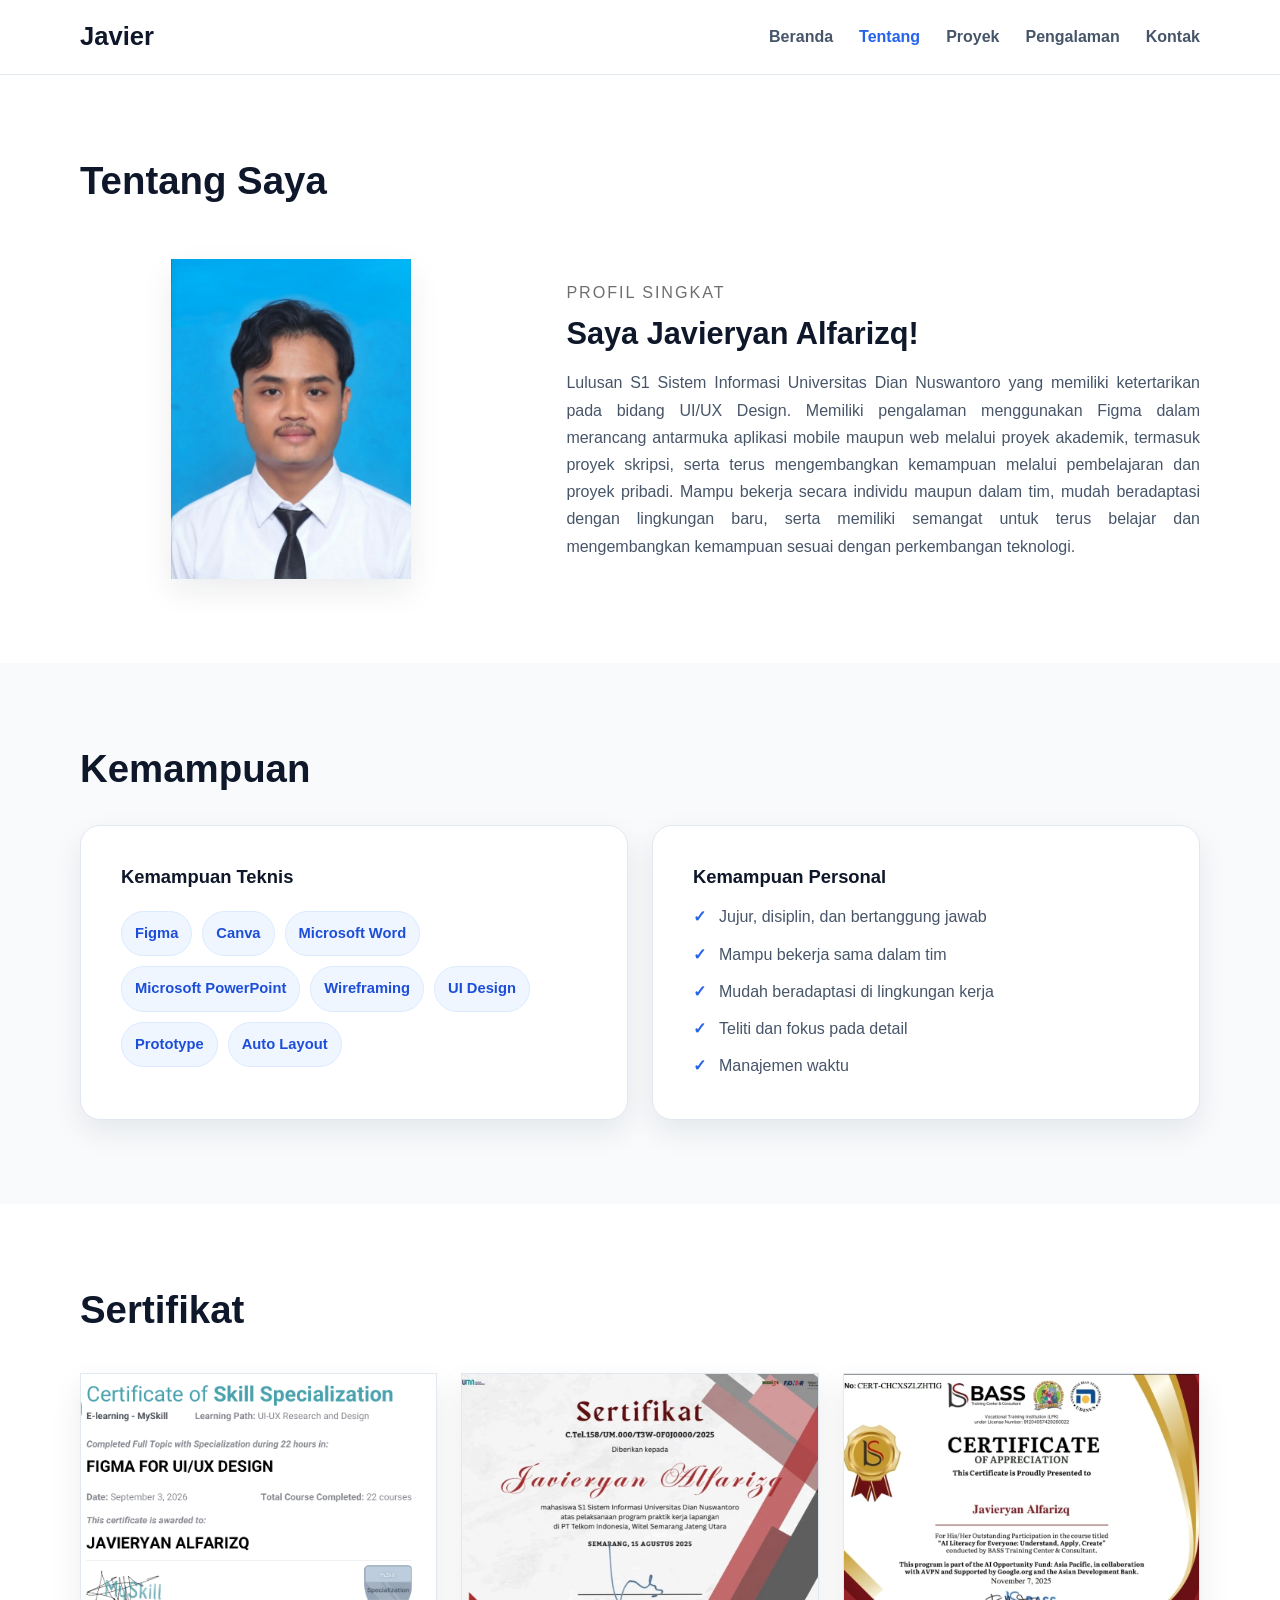
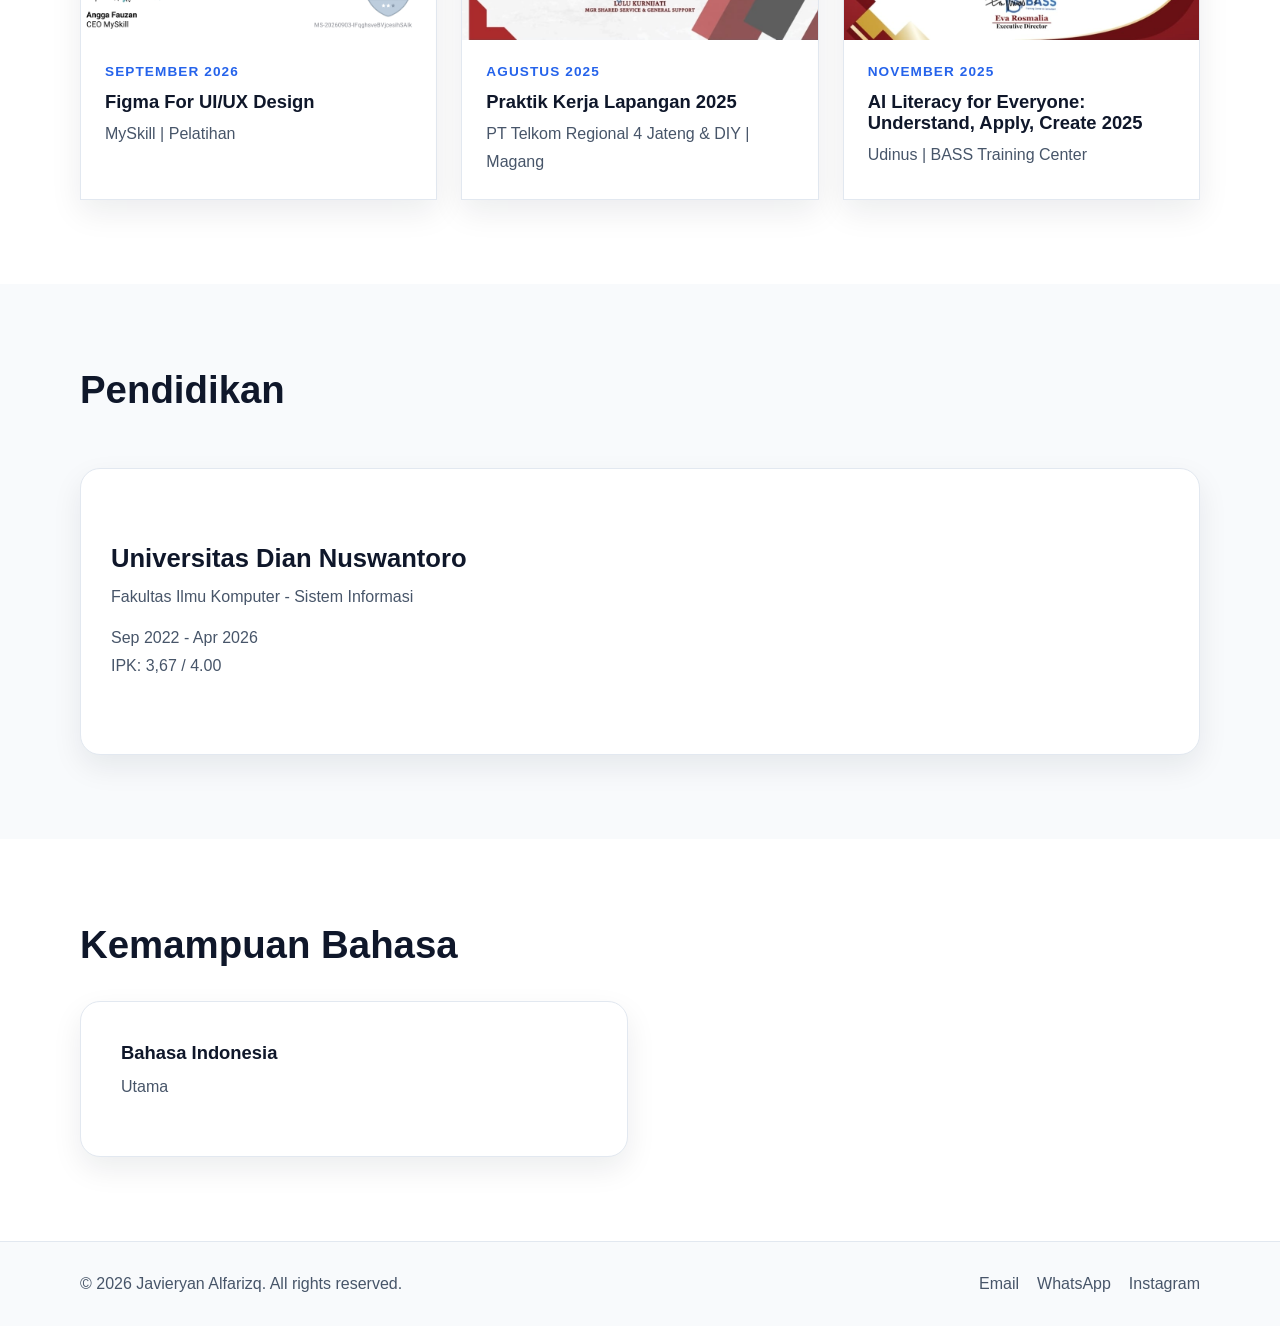
==== commit de79829c: "javierportofolio" ====
--- a/about.html
+++ b/about.html
@@ -125,8 +125,55 @@
       </div>
     </section>
 
+    <!-- Sertifikat -->
+    <section id="sertifikat" class="section reveal">
+      <div class="container">
+
+        <h2 class="cert-title">Sertifikat</h2>
+
+        <div class="cert-grid">
+
+           <article class="cert-card">
+            <div class="cert-media" data-title="Praktik Kerja Lapangan 2025">
+              <img src="assets/images/profile/sertifikatuiux.png" alt="Sertifikat Praktik Kerja Lapangan PT Telkom" />
+            </div>
+            <div class="cert-caption">
+              <p class="cert-date"> September 2026</p>
+              <h3>Figma For UI/UX Design</h3>
+              <p class="cert-meta">MySkill | Pelatihan</p>
+            </div>
+          </article>
+
+          <article class="cert-card">
+            <div class="cert-media" data-title="Praktik Kerja Lapangan 2025">
+              <img src="assets/images/profile/sertifikattelkom.jpeg" alt="Sertifikat Praktik Kerja Lapangan PT Telkom" />
+            </div>
+            <div class="cert-caption">
+              <p class="cert-date"> Agustus 2025</p>
+              <h3>Praktik Kerja Lapangan 2025</h3>
+              <p class="cert-meta">PT Telkom Regional 4 Jateng & DIY | Magang</p>
+            </div>
+          </article>
+
+          <article class="cert-card">
+            <div class="cert-media" data-title="AI Literacy for Everyone: Understand, Apply, Create 2025">
+              <img src="assets/images/profile/sertifikatudinus.jpeg" alt="AI Literacy for Everyone: Understand, Apply, Create 2025" />
+            </div>
+            <div class="cert-caption">
+              <p class="cert-date">November 2025</p>
+              <h3>AI Literacy for Everyone: Understand, Apply, Create 2025</h3>
+              <p class="cert-meta">Udinus | BASS Training Center</p>
+            </div>
+          </article>
+
+        </div>
+
+      </div>
+    </section>
+
+
     <!-- Pendidikan -->
-    <section class="section reveal">
+    <section class="section alt reveal">
       <div class="container">
 
         <h2 class="about-title">Pendidikan</h2>
@@ -143,7 +190,7 @@
     </section>
 
     <!-- Bahasa -->
-    <section class="section alt reveal">
+    <section class="section reveal">
       <div class="container">
         <div class="section-head">
           
@@ -158,41 +205,6 @@
             </div>
           </article>
         </div>
-      </div>
-    </section>
-
-    <!-- Sertifikat -->
-    <section id="sertifikat" class="section alt reveal">
-      <div class="container">
-
-        <h2 class="cert-title">Sertifikat</h2>
-
-        <div class="cert-grid">
-
-          <article class="cert-card">
-            <div class="cert-media" data-title="Praktik Kerja Lapangan 2025">
-              <img src="assets/images/profile/sertifikattelkom.jpeg" alt="Sertifikat Praktik Kerja Lapangan PT Telkom" />
-            </div>
-            <div class="cert-caption">
-              <p class="cert-date"> Agustus 2025</p>
-              <h3>Praktik Kerja Lapangan 2025</h3>
-              <p class="cert-meta">PT Telkom Regional 4 Jateng & DIY | Magang</p>
-            </div>
-          </article>
-
-          <article class="cert-card">
-            <div class="cert-media" data-title="AI Literacy for Everyone: Understand, Apply, Create 2025">
-              <img src="assets/images/profile/sertifikatudinus.jpeg" alt="AI Literacy for Everyone: Understand, Apply, Create 2025" />
-            </div>
-            <div class="cert-caption">
-              <p class="cert-date">November 2025</p>
-              <h3>AI Literacy for Everyone: Understand, Apply, Create 2025</h3>
-              <p class="cert-meta">Udinus | BASS Training Center</p>
-            </div>
-          </article>
-
-        </div>
-
       </div>
     </section>
 
--- a/css/style.css
+++ b/css/style.css
@@ -529,15 +529,6 @@
   scroll-margin-top: 90px;
 }
 
-.proj-info .list-check {
-  margin-top: 12px;
-  margin-bottom: 20px;
-}
-
-.proj-info .badges {
-  margin-bottom: 26px;
-}
-
 .proj-detail h2 {
   font-size: clamp(1.4rem, 2.2vw, 1.9rem);
   margin-bottom: 28px;
@@ -546,32 +537,33 @@
 .proj-body {
   display: grid;
   grid-template-columns: minmax(0, 1.15fr) minmax(0, 0.85fr);
-  gap: 36px 44px;
+  gap: 40px 44px;
   align-items: start;
 }
 
-.proj-body > .proj-media,
-.proj-body > .proj-fitur {
+.proj-body > .proj-media {
   grid-column: 1;
-}
-
-.proj-body > .proj-desc,
-.proj-body > .proj-side {
+  grid-row: 1;
+}
+
+.proj-body > .proj-right {
   grid-column: 2;
-}
-
-.proj-fitur h3 {
+  grid-row: 1;
+}
+
+.proj-body > .proj-bottom {
+  grid-column: 1 / -1;
+  grid-row: 2;
+}
+
+.proj-right h3,
+.proj-col h3 {
+  font-size: 1.2rem;
   margin-bottom: 12px;
 }
 
-.proj-side .badges {
-  margin: 0 0 24px;
-}
-
-.proj-side {
-  margin-left: -200px;
-  position: relative;
-  z-index: 2;
+.proj-desc {
+  margin-bottom: 22px;
 }
 
 .proj-media {
@@ -586,8 +578,25 @@
   display: block;
 }
 
-.proj-desc {
-  margin-bottom: 22px;
+/* baris bawah: solusi | fitur | tools */
+.proj-bottom {
+  display: grid;
+  grid-template-columns: repeat(3, minmax(0, 1fr));
+  gap: 32px;
+}
+
+/* garis pemisah "|" */
+.proj-col + .proj-col {
+  border-left: 1px solid var(--border);
+  padding-left: 32px;
+}
+
+/* badge disusun ke bawah */
+.badges-col {
+  flex-direction: column;
+  align-items: flex-start;
+  gap: 12px;
+  margin: 0;
 }
 
 /* Grid */
@@ -1003,20 +1012,29 @@
     order: -1;
   }
 
-  .proj-body {
+   .proj-body {
     grid-template-columns: 1fr;
     gap: 28px;
   }
 
   .proj-body > .proj-media,
-  .proj-body > .proj-fitur,
-  .proj-body > .proj-desc,
-  .proj-body > .proj-side {
+  .proj-body > .proj-right,
+  .proj-body > .proj-bottom {
     grid-column: auto;
-  }
-
-  .proj-side {
-    margin-left: 0;
+    grid-row: auto;
+  }
+
+  .proj-bottom {
+    grid-template-columns: 1fr;
+    gap: 28px;
+  }
+
+  /* di HP garis "|" jadi garis atas */
+  .proj-col + .proj-col {
+    border-left: none;
+    padding-left: 0;
+    border-top: 1px solid var(--border);
+    padding-top: 28px;
   }
 
   .cert-grid {
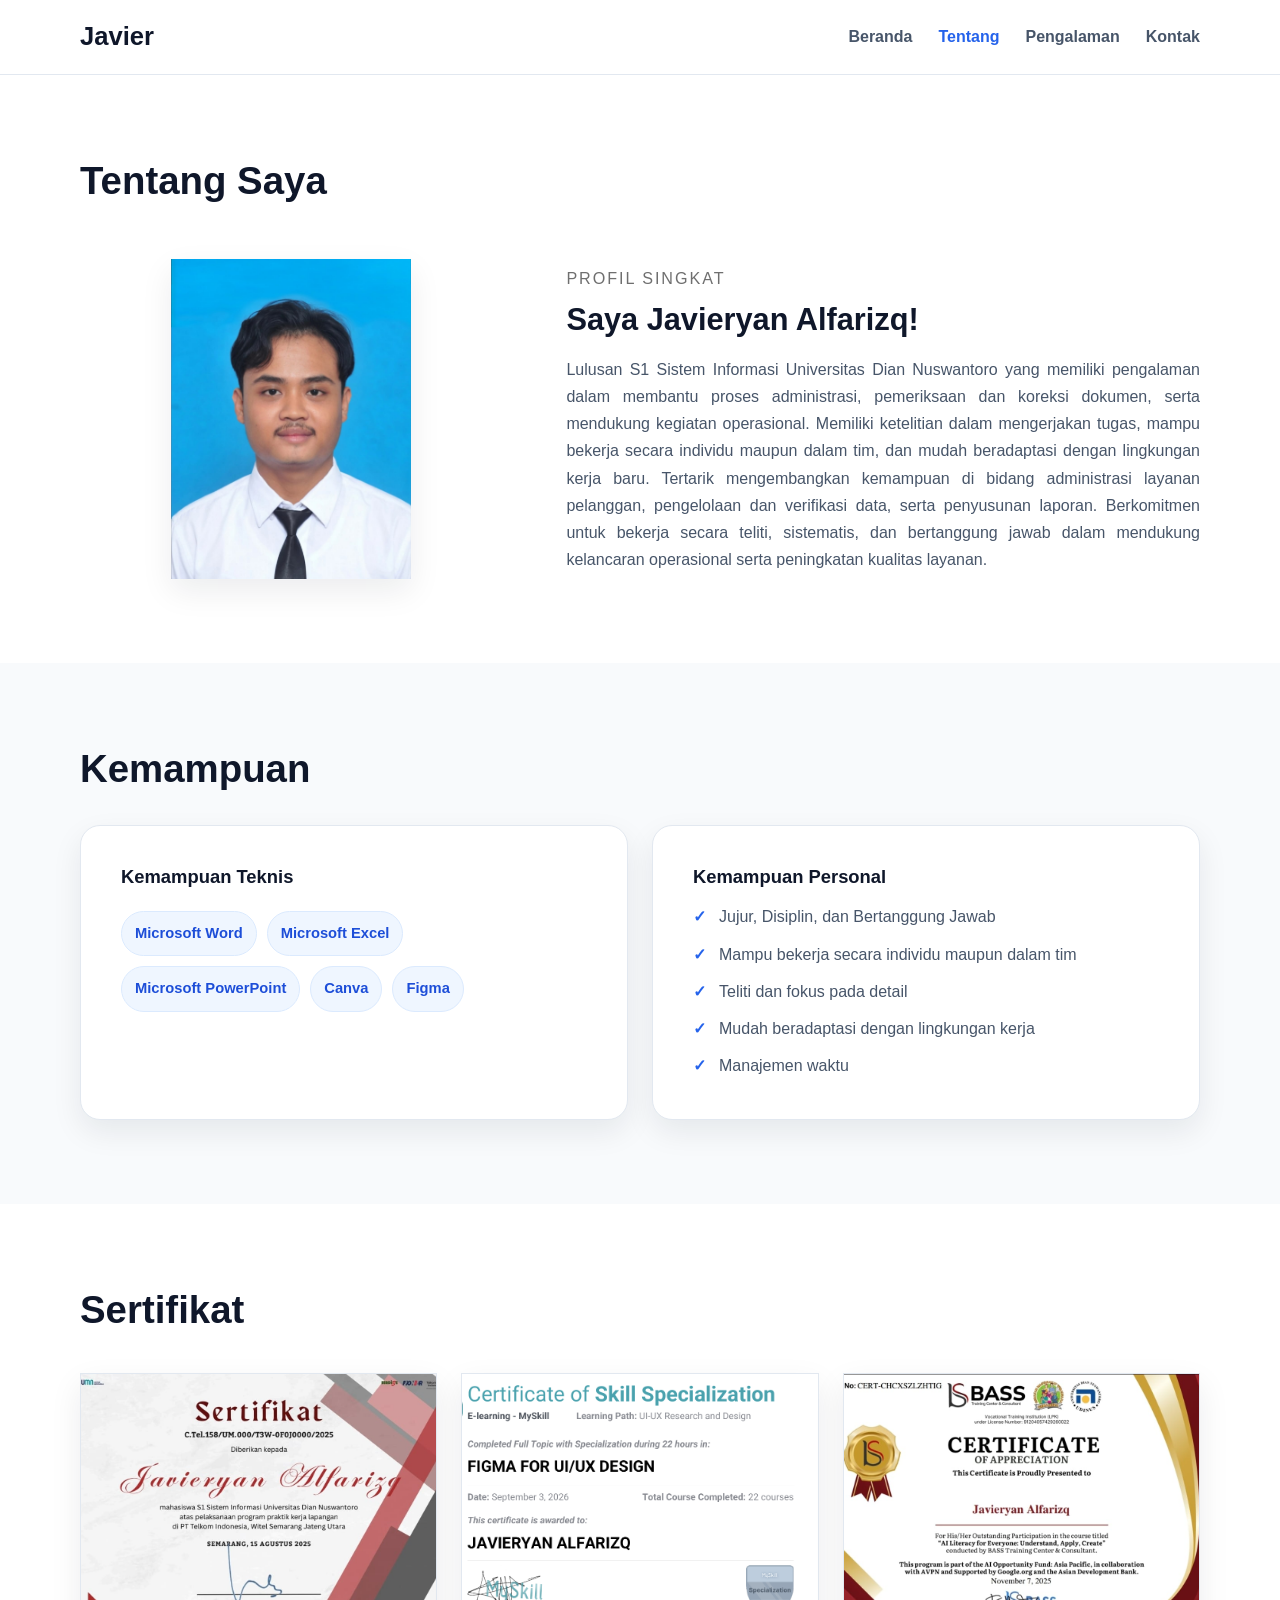
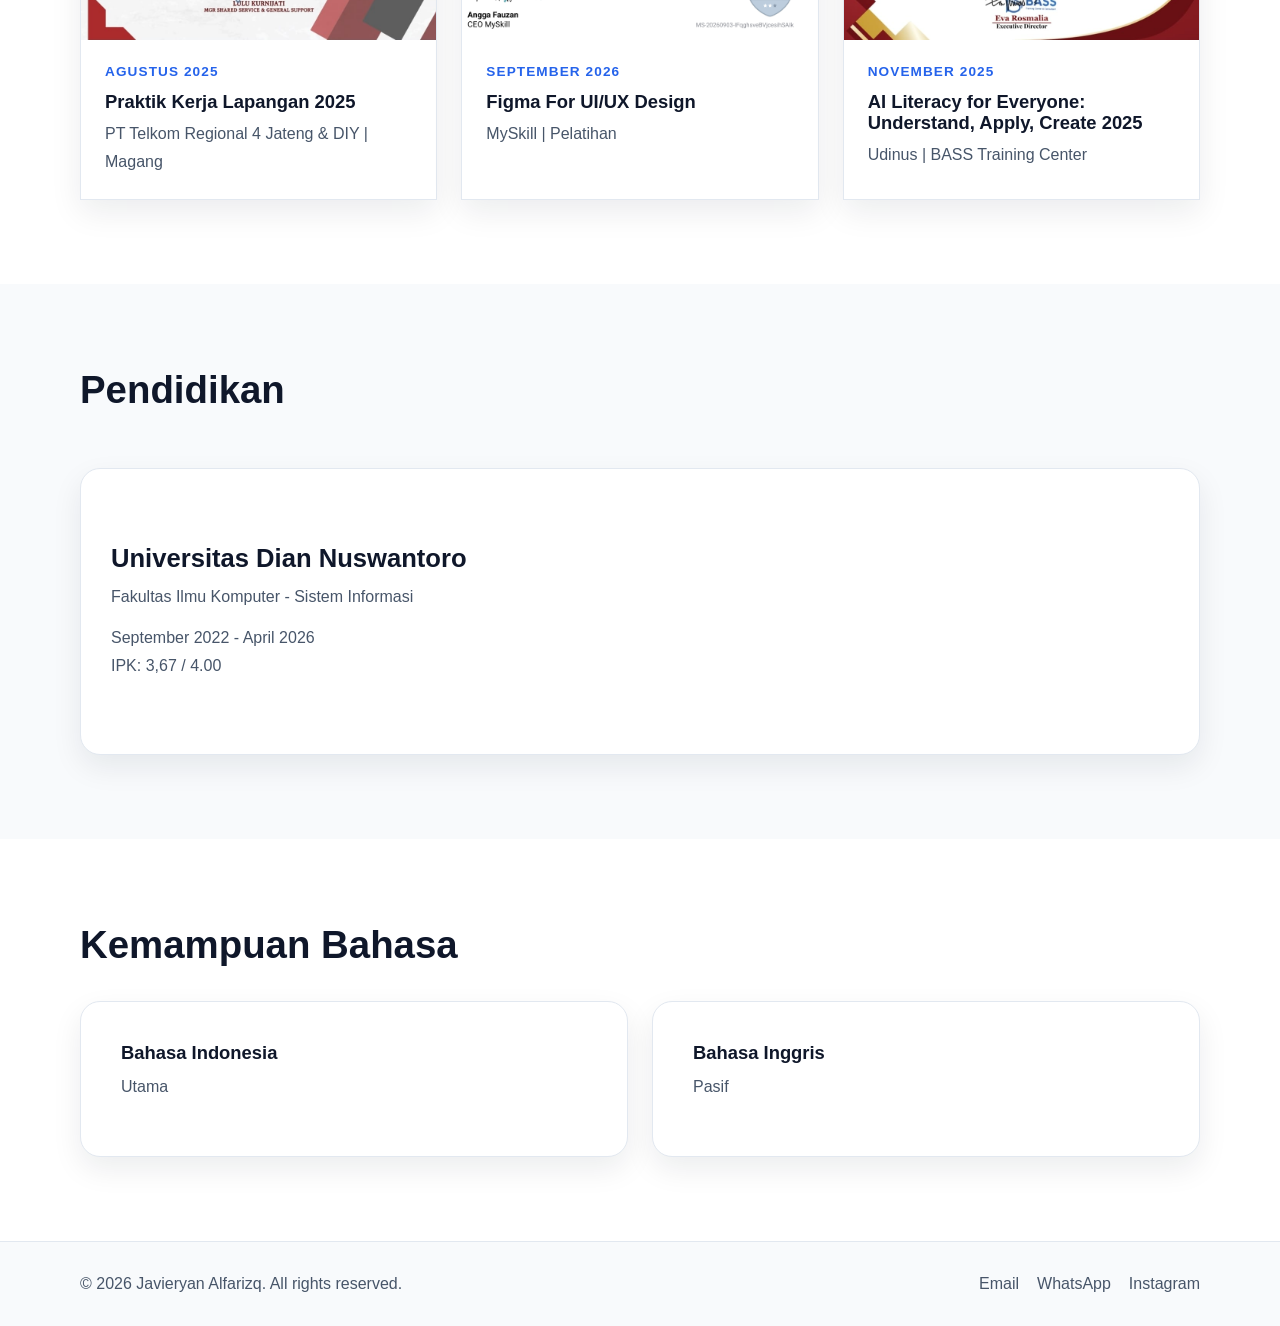
==== commit d4f625b4: "javier ya" ====
--- a/about.html
+++ b/about.html
@@ -35,7 +35,7 @@
         <ul id="nav-links" class="nav-links">
           <li><a class="nav-link" href="index.html">Beranda</a></li>
           <li><a class="nav-link active" aria-current="page" href="about.html">Tentang</a></li>
-          <li><a class="nav-link" href="projects.html">Proyek</a></li>
+          
           <li><a class="nav-link" href="experience.html">Pengalaman</a></li>
           <li><a class="nav-link" href="contact.html">Kontak</a></li>
         </ul>
@@ -68,14 +68,7 @@
             <h3 class="about-name">Saya Javieryan Alfarizq!</h3>
 
             <p class="about-desc">
-              Lulusan S1 Sistem Informasi Universitas Dian Nuswantoro yang memiliki
-              ketertarikan pada bidang UI/UX Design. Memiliki pengalaman menggunakan
-              Figma dalam merancang antarmuka aplikasi mobile maupun web melalui
-              proyek akademik, termasuk proyek skripsi, serta terus mengembangkan
-              kemampuan melalui pembelajaran dan proyek pribadi. Mampu bekerja secara
-              individu maupun dalam tim, mudah beradaptasi dengan lingkungan baru,
-              serta memiliki semangat untuk terus belajar dan mengembangkan kemampuan
-              sesuai dengan perkembangan teknologi.
+              Lulusan S1 Sistem Informasi Universitas Dian Nuswantoro yang memiliki pengalaman dalam membantu proses administrasi, pemeriksaan dan koreksi dokumen, serta mendukung kegiatan operasional. Memiliki ketelitian dalam mengerjakan tugas, mampu bekerja secara individu maupun dalam tim, dan mudah beradaptasi dengan lingkungan kerja baru. Tertarik mengembangkan kemampuan di bidang administrasi layanan pelanggan, pengelolaan dan verifikasi data, serta penyusunan laporan. Berkomitmen untuk bekerja secara teliti, sistematis, dan bertanggung jawab dalam mendukung kelancaran operasional serta peningkatan kualitas layanan.
             </p>
           </div>
 
@@ -97,14 +90,13 @@
             <div class="card-body">
               <h3>Kemampuan Teknis</h3>
               <div class="badges">
+                
+                <span class="badge">Microsoft Word</span>
+                <span class="badge">Microsoft Excel</span>
+                <span class="badge">Microsoft PowerPoint</span>
+                <span class="badge">Canva</span>
                 <span class="badge">Figma</span>
-                <span class="badge">Canva</span>
-                <span class="badge">Microsoft Word</span>
-                <span class="badge">Microsoft PowerPoint</span>
-                <span class="badge">Wireframing</span>
-                <span class="badge">UI Design</span>
-                <span class="badge">Prototype</span>
-                <span class="badge">Auto Layout</span>
+                
               </div>
             </div>
           </article>
@@ -113,10 +105,11 @@
             <div class="card-body">
               <h3>Kemampuan Personal</h3>
               <ul class="list-check">
-                <li>Jujur, disiplin, dan bertanggung jawab</li>
-                <li>Mampu bekerja sama dalam tim</li>
-                <li>Mudah beradaptasi di lingkungan kerja</li>
+                <li>Jujur, Disiplin, dan Bertanggung Jawab</li>
+                <li>Mampu bekerja secara individu maupun dalam tim</li>
+                
                 <li>Teliti dan fokus pada detail</li>
+                <li>Mudah beradaptasi dengan lingkungan kerja</li>
                 <li>Manajemen waktu</li>
               </ul>
             </div>
@@ -132,6 +125,17 @@
         <h2 class="cert-title">Sertifikat</h2>
 
         <div class="cert-grid">
+
+           <article class="cert-card">
+            <div class="cert-media" data-title="Praktik Kerja Lapangan 2025">
+              <img src="assets/images/profile/sertifikattelkom.jpeg" alt="Sertifikat Praktik Kerja Lapangan PT Telkom" />
+            </div>
+            <div class="cert-caption">
+              <p class="cert-date"> Agustus 2025</p>
+              <h3>Praktik Kerja Lapangan 2025</h3>
+              <p class="cert-meta">PT Telkom Regional 4 Jateng & DIY | Magang</p>
+            </div>
+          </article>
 
            <article class="cert-card">
             <div class="cert-media" data-title="Praktik Kerja Lapangan 2025">
@@ -144,17 +148,7 @@
             </div>
           </article>
 
-          <article class="cert-card">
-            <div class="cert-media" data-title="Praktik Kerja Lapangan 2025">
-              <img src="assets/images/profile/sertifikattelkom.jpeg" alt="Sertifikat Praktik Kerja Lapangan PT Telkom" />
-            </div>
-            <div class="cert-caption">
-              <p class="cert-date"> Agustus 2025</p>
-              <h3>Praktik Kerja Lapangan 2025</h3>
-              <p class="cert-meta">PT Telkom Regional 4 Jateng & DIY | Magang</p>
-            </div>
-          </article>
-
+         
           <article class="cert-card">
             <div class="cert-media" data-title="AI Literacy for Everyone: Understand, Apply, Create 2025">
               <img src="assets/images/profile/sertifikatudinus.jpeg" alt="AI Literacy for Everyone: Understand, Apply, Create 2025" />
@@ -183,7 +177,7 @@
   <div class="timeline-meta">
     Fakultas Ilmu Komputer - Sistem Informasi
   </div>
-  <p>Sep 2022 - Apr 2026</p>
+  <p>September 2022 - April 2026</p>
   <p>IPK: 3,67 / 4.00</p>
 </article>
       </div>
@@ -202,6 +196,13 @@
             <div class="card-body">
               <h3>Bahasa Indonesia</h3>
               <p>Utama</p>
+            </div>
+          </article>
+
+          <article class="card">
+            <div class="card-body">
+              <h3>Bahasa Inggris</h3>
+              <p>Pasif</p>
             </div>
           </article>
         </div>
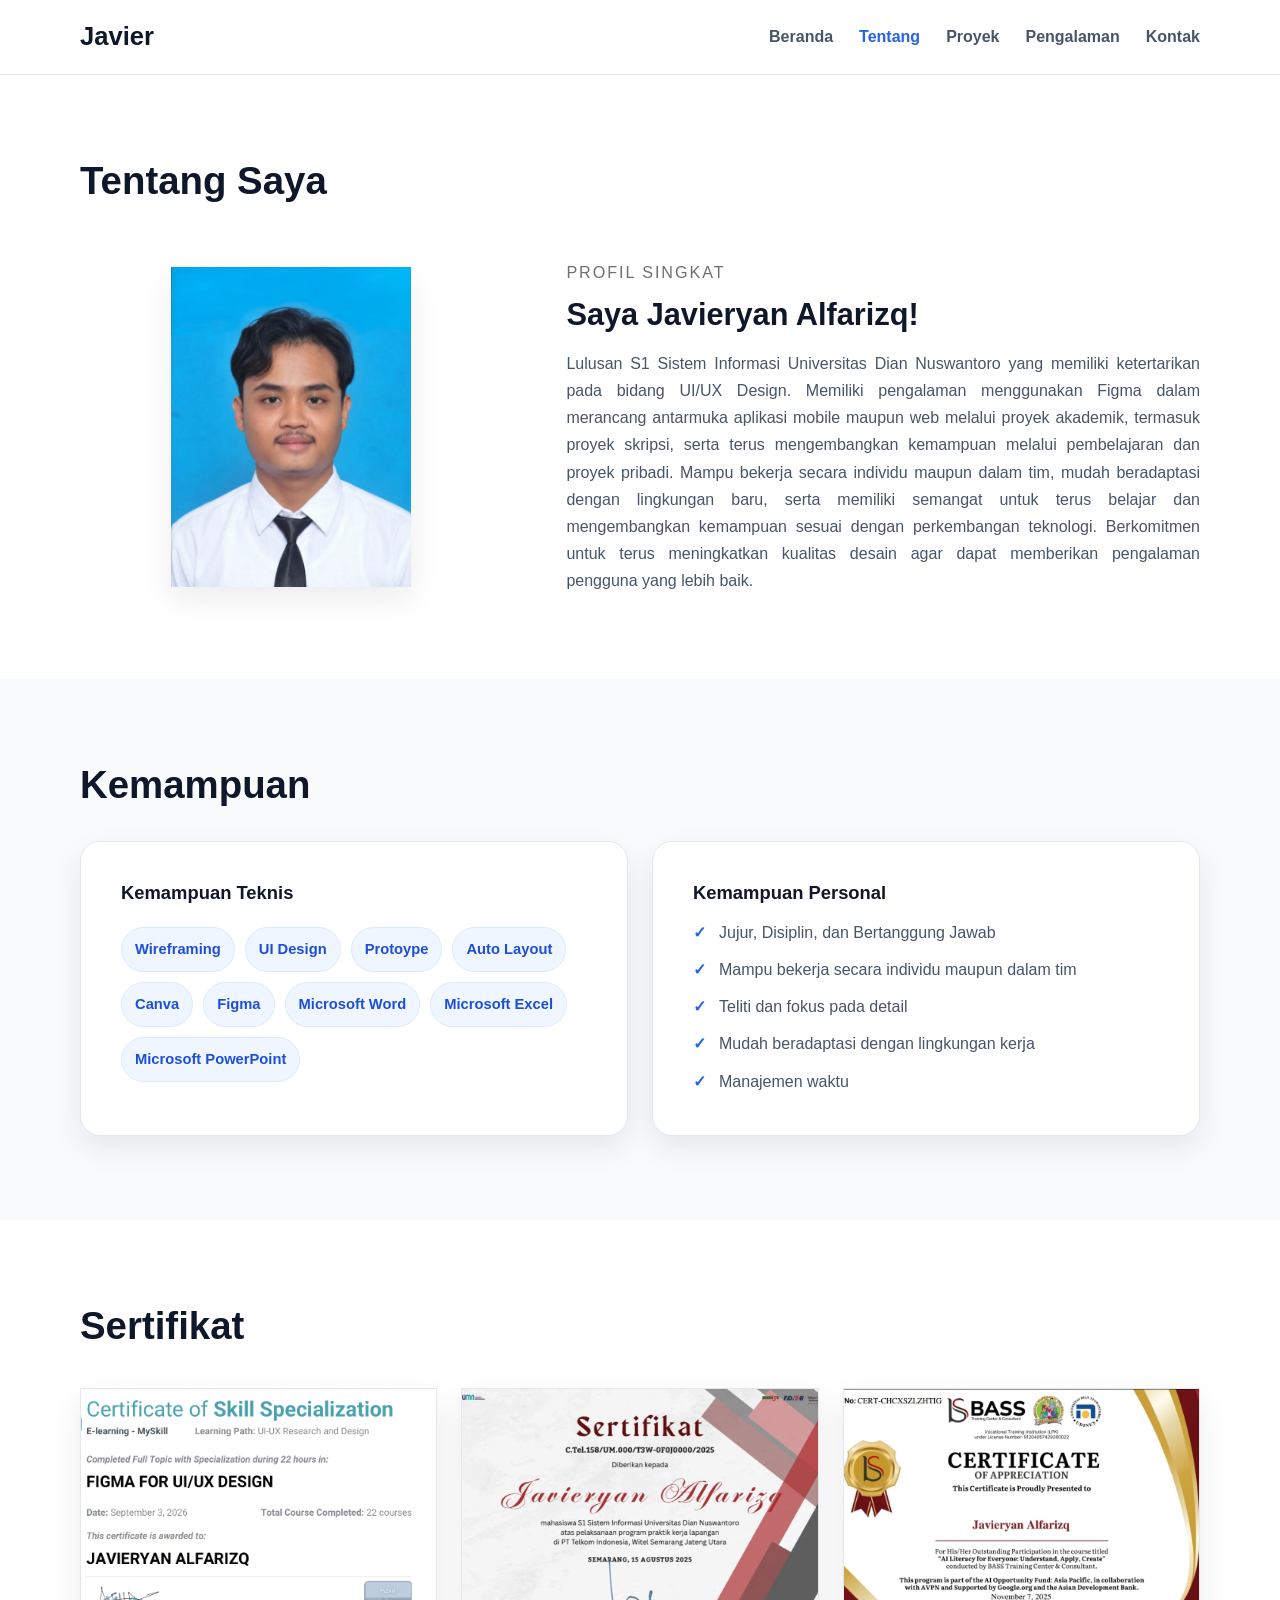
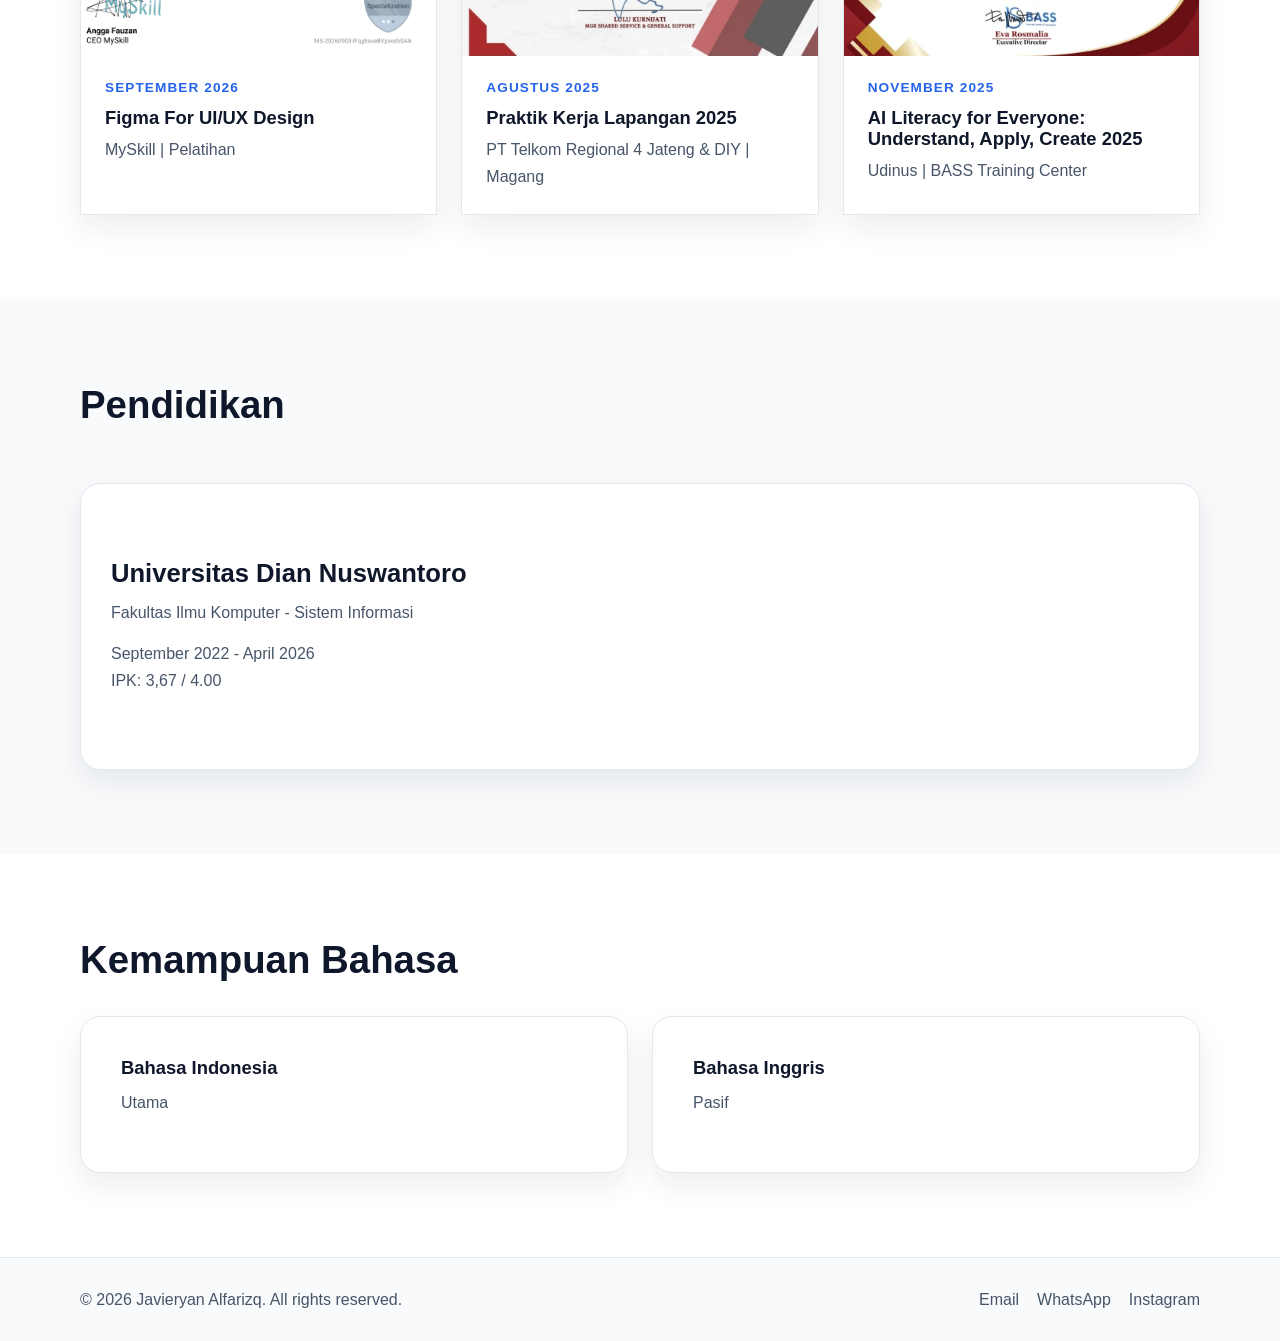
==== commit 349fb1c4: "javier" ====
--- a/about.html
+++ b/about.html
@@ -35,7 +35,7 @@
         <ul id="nav-links" class="nav-links">
           <li><a class="nav-link" href="index.html">Beranda</a></li>
           <li><a class="nav-link active" aria-current="page" href="about.html">Tentang</a></li>
-          
+          <li><a class="nav-link"  href="projects.html">Proyek</a></li>
           <li><a class="nav-link" href="experience.html">Pengalaman</a></li>
           <li><a class="nav-link" href="contact.html">Kontak</a></li>
         </ul>
@@ -68,7 +68,13 @@
             <h3 class="about-name">Saya Javieryan Alfarizq!</h3>
 
             <p class="about-desc">
-              Lulusan S1 Sistem Informasi Universitas Dian Nuswantoro yang memiliki pengalaman dalam membantu proses administrasi, pemeriksaan dan koreksi dokumen, serta mendukung kegiatan operasional. Memiliki ketelitian dalam mengerjakan tugas, mampu bekerja secara individu maupun dalam tim, dan mudah beradaptasi dengan lingkungan kerja baru. Tertarik mengembangkan kemampuan di bidang administrasi layanan pelanggan, pengelolaan dan verifikasi data, serta penyusunan laporan. Berkomitmen untuk bekerja secara teliti, sistematis, dan bertanggung jawab dalam mendukung kelancaran operasional serta peningkatan kualitas layanan.
+              Lulusan S1 Sistem Informasi Universitas Dian Nuswantoro yang memiliki ketertarikan pada bidang 
+UI/UX Design. Memiliki pengalaman menggunakan Figma dalam merancang antarmuka aplikasi 
+mobile maupun web melalui proyek akademik, termasuk proyek skripsi, serta terus mengembangkan 
+kemampuan melalui pembelajaran dan proyek pribadi. Mampu bekerja secara individu maupun 
+dalam tim, mudah beradaptasi dengan lingkungan baru, serta memiliki semangat untuk terus belajar 
+dan mengembangkan kemampuan sesuai dengan perkembangan teknologi. Berkomitmen untuk terus 
+meningkatkan kualitas desain agar dapat memberikan pengalaman pengguna yang lebih baik. 
             </p>
           </div>
 
@@ -90,13 +96,15 @@
             <div class="card-body">
               <h3>Kemampuan Teknis</h3>
               <div class="badges">
-                
+                <span class="badge">Wireframing</span>
+                <span class="badge">UI Design</span>
+                <span class="badge">Protoype</span>
+                <span class="badge">Auto Layout</span>
+                <span class="badge">Canva</span>
+                <span class="badge">Figma</span>
                 <span class="badge">Microsoft Word</span>
                 <span class="badge">Microsoft Excel</span>
                 <span class="badge">Microsoft PowerPoint</span>
-                <span class="badge">Canva</span>
-                <span class="badge">Figma</span>
-                
               </div>
             </div>
           </article>
@@ -128,6 +136,17 @@
 
            <article class="cert-card">
             <div class="cert-media" data-title="Praktik Kerja Lapangan 2025">
+              <img src="assets/images/profile/sertifikatuiux.png" alt="Sertifikat Praktik Kerja Lapangan PT Telkom" />
+            </div>
+            <div class="cert-caption">
+              <p class="cert-date"> September 2026</p>
+              <h3>Figma For UI/UX Design</h3>
+              <p class="cert-meta">MySkill | Pelatihan</p>
+            </div>
+          </article>
+
+           <article class="cert-card">
+            <div class="cert-media" data-title="Praktik Kerja Lapangan 2025">
               <img src="assets/images/profile/sertifikattelkom.jpeg" alt="Sertifikat Praktik Kerja Lapangan PT Telkom" />
             </div>
             <div class="cert-caption">
@@ -137,16 +156,7 @@
             </div>
           </article>
 
-           <article class="cert-card">
-            <div class="cert-media" data-title="Praktik Kerja Lapangan 2025">
-              <img src="assets/images/profile/sertifikatuiux.png" alt="Sertifikat Praktik Kerja Lapangan PT Telkom" />
-            </div>
-            <div class="cert-caption">
-              <p class="cert-date"> September 2026</p>
-              <h3>Figma For UI/UX Design</h3>
-              <p class="cert-meta">MySkill | Pelatihan</p>
-            </div>
-          </article>
+        
 
          
           <article class="cert-card">
